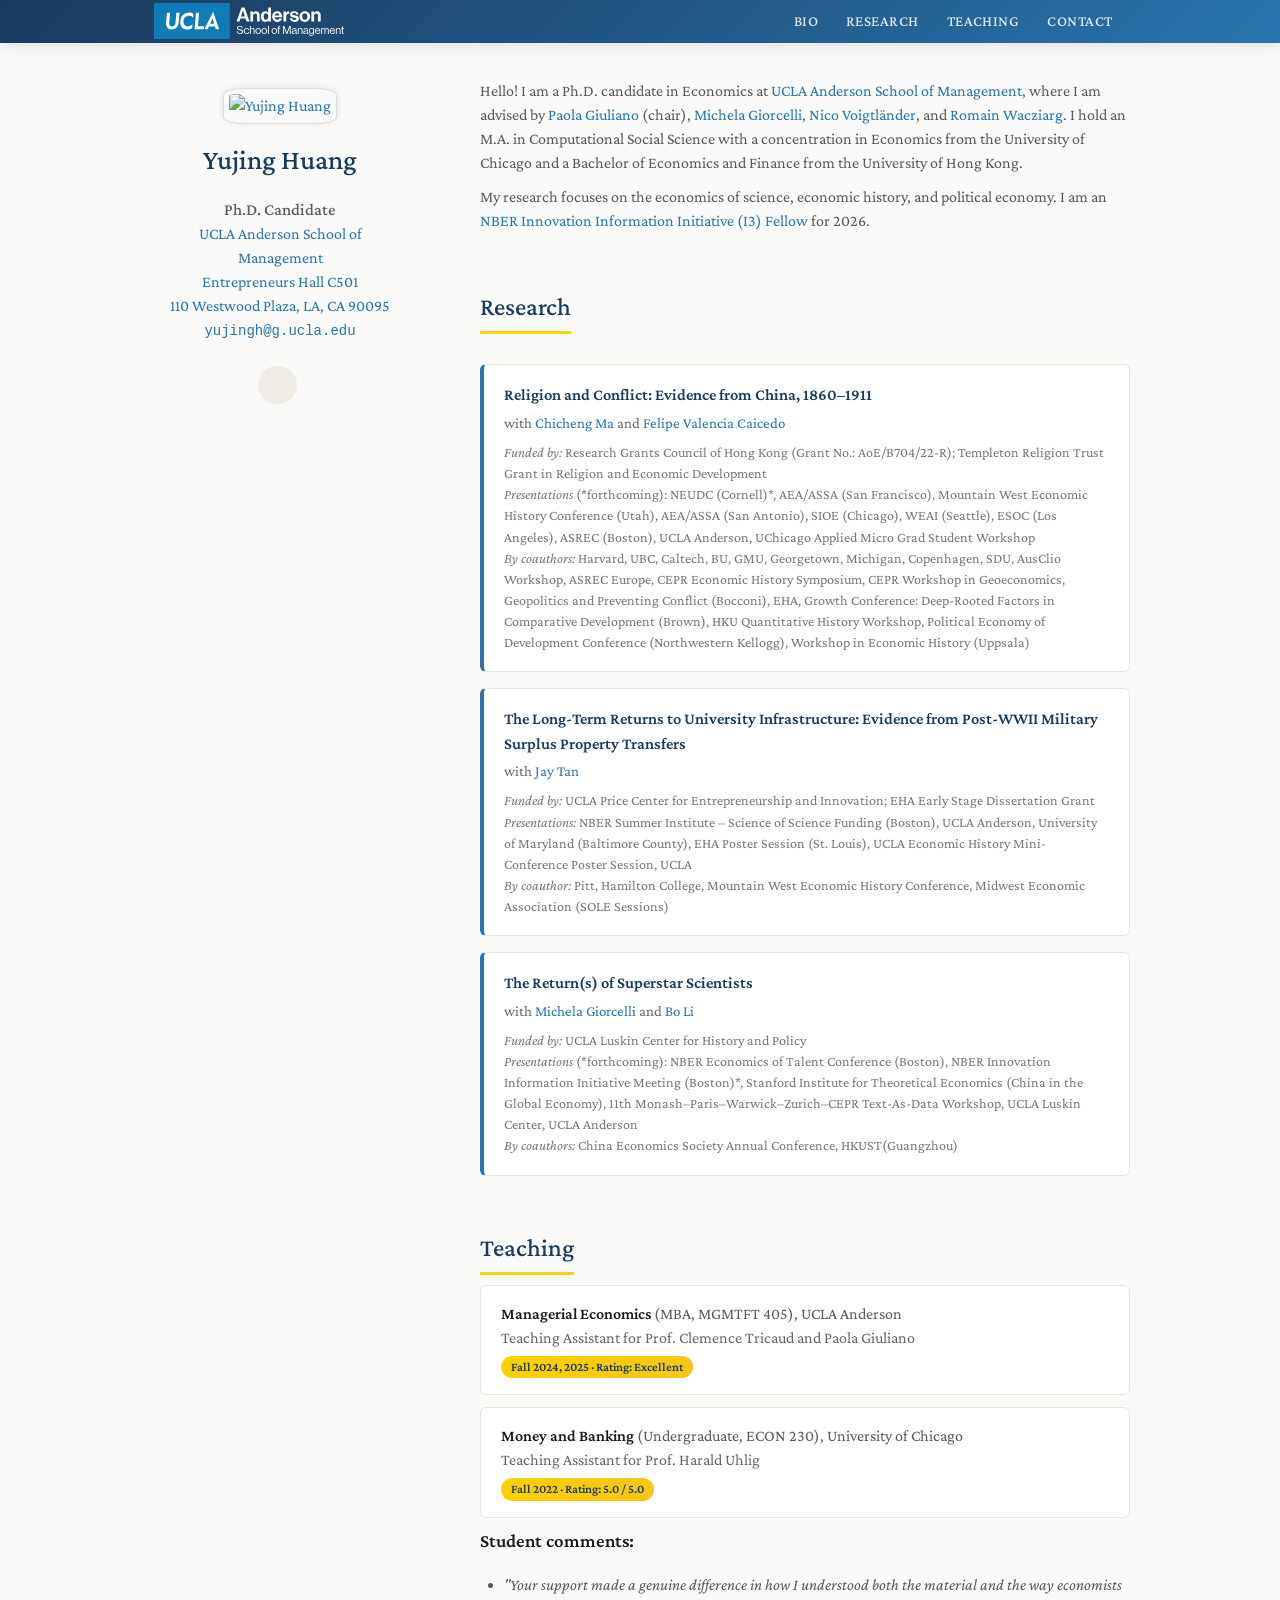
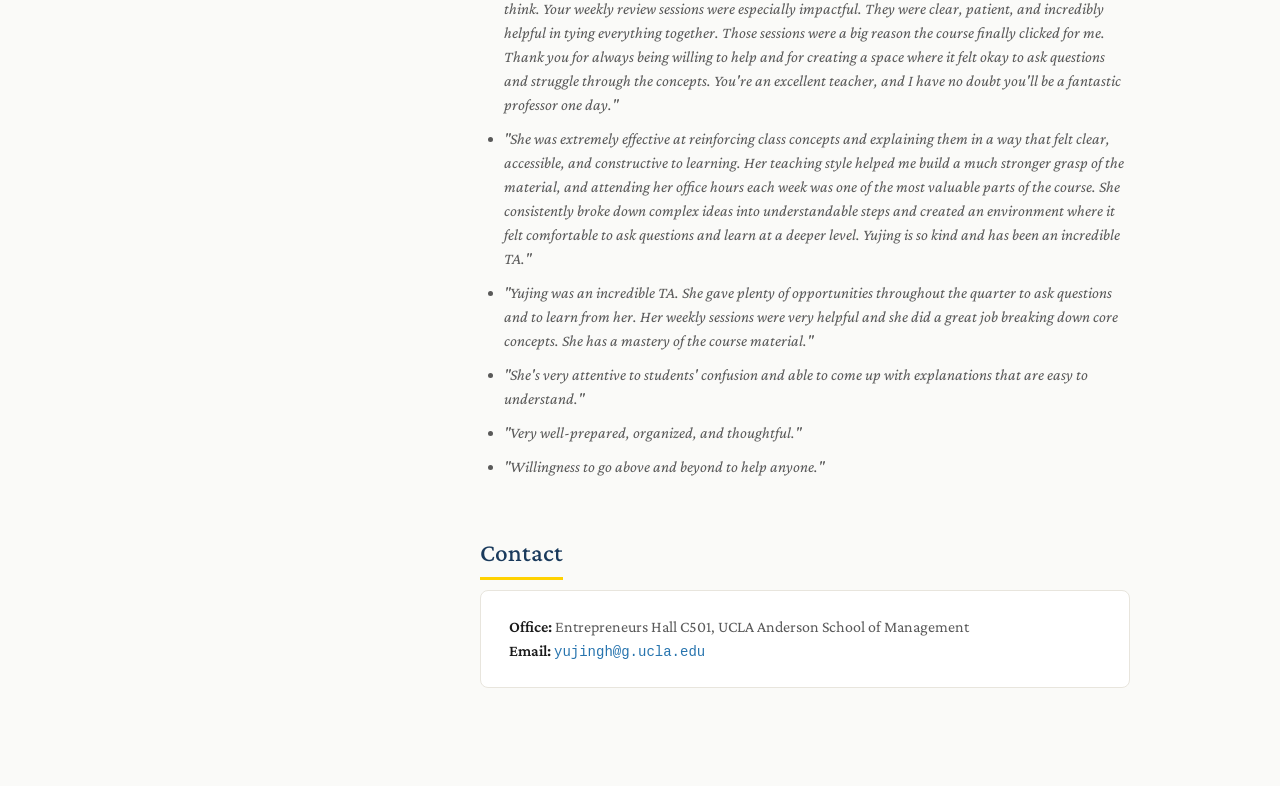
==== index.html @ 89349d21 "University card: By coauthor (singular) Co-Authored-By: Claude Sonnet 5.5 <noreply@anthropic.com>" ====
<!DOCTYPE html>
<html lang="en-US">
<head>
  <title>Yujing Huang's Homepage</title>

  <meta charset="utf-8" />
  <meta name="viewport" content="width=device-width, initial-scale=1" />
  <meta name="description" content="Yujing Huang — Economics PhD Candidate at UCLA Anderson">

  <!-- Stay indexable by search engines, but opt out of AI training/scraping -->
  <meta name="robots" content="index, follow, noai, noimageai">
  <meta name="googlebot" content="index, follow">

  <meta property="og:type" content="website">
  <meta property="og:title" content="Yujing Huang's Homepage">
  <meta property="og:description" content="Yujing Huang is a Ph.D. candidate in Economics at UCLA Anderson.">
  <meta property="og:image" content="./assets/img/photo.jpg">

  <link rel="icon" href="./assets/img/photo.jpg" type="image/jpeg" />
  <link rel="stylesheet" href="https://cdnjs.cloudflare.com/ajax/libs/academicons/1.8.6/css/academicons.min.css" integrity="sha256-uFVgMKfistnJAfoCUQigIl+JfUaP47GrRKjf6CTPVmw=" crossorigin="anonymous">
  <link rel="stylesheet" href="https://cdnjs.cloudflare.com/ajax/libs/font-awesome/6.4.2/css/all.min.css" integrity="sha512-z3gLpd7yknf1YoNbCzqRKc4qyor8gaKU1qmn+CShxbuBusANI9QpRohGBreCFkKxLhei6S9CQXFEbbKuqLg0DA==" crossorigin="anonymous" referrerpolicy="no-referrer" />
  <link rel="stylesheet" href="./style.css">

  <!-- Google Analytics — replace G-23YVK5VFKF with your Measurement ID -->
  <script async src="https://www.googletagmanager.com/gtag/js?id=G-23YVK5VFKF"></script>
  <script>
    window.dataLayer = window.dataLayer || [];
    function gtag(){dataLayer.push(arguments);}
    gtag('js', new Date());
    gtag('config', 'G-23YVK5VFKF');
  </script>

  <script type="text/javascript">
    function toggle_vis(id) {
      var e = document.getElementById(id);
      if (e.style.display == 'none')
        e.style.display = 'inline';
      else
        e.style.display = 'none';
    }
  </script>

  <script>
    function myFunction() {
      var x = document.getElementById("myLinks");
      if (x.style.display === "block") {
        x.style.display = "none";
      } else {
        x.style.display = "block";
      }
    }
  </script>
  <!--
    Copyright (c) 2026 Yujing Huang. All rights reserved.
    Unauthorized copying, reproduction, or redistribution of this website
    or any of its contents is strictly prohibited.
  -->

  <!-- Structured data for search engines (schema.org Person) -->
  <script type="application/ld+json">
  {
    "@context": "https://schema.org",
    "@type": "Person",
    "name": "Yujing Huang",
    "url": "https://yujing-huang.com",
    "image": "https://yujing-huang.com/assets/img/photo.jpg",
    "jobTitle": "Ph.D. Candidate in Economics",
    "affiliation": {
      "@type": "CollegeOrUniversity",
      "name": "UCLA Anderson School of Management"
    },
    "alumniOf": [
      { "@type": "CollegeOrUniversity", "name": "University of Chicago" },
      { "@type": "CollegeOrUniversity", "name": "University of Hong Kong" }
    ],
    "knowsAbout": ["Economics of Science", "Economic History", "Political Economy"]
  }
  </script>
</head>
<body oncontextmenu="return false;" onselectstart="return false;" ondragstart="return false;">

<script>
// Block keyboard shortcuts for viewing/copying source
document.addEventListener('keydown', function(e) {
  // Ctrl+U (view source), Ctrl+S (save), Ctrl+Shift+I (dev tools), F12
  if ((e.ctrlKey || e.metaKey) && (e.key === 'u' || e.key === 'U' || e.key === 's' || e.key === 'S')) {
    e.preventDefault();
    return false;
  }
  if ((e.ctrlKey || e.metaKey) && e.shiftKey && (e.key === 'I' || e.key === 'i' || e.key === 'J' || e.key === 'j' || e.key === 'C' || e.key === 'c')) {
    e.preventDefault();
    return false;
  }
  if (e.key === 'F12') {
    e.preventDefault();
    return false;
  }
});
</script>

  <!-- ── Top Navigation ─────────────────────────────────────────────────── -->
  <div class="topnav">
    <a href="https://www.anderson.ucla.edu/degrees/phd-program/areas-of-study/global-economics-and-management"><img width="190" src="./assets/ucla_anderson_logo_white.svg" alt="UCLA Anderson"></a>

    <div id="myLinks">
      <a class="normal right" href="#contact">Contact</a>
      <a class="normal" href="#teaching">Teaching</a>
      <a class="normal" href="#paper">Research</a>
      <a class="normal" href="#about-me">Bio</a>
    </div>

    <a href="javascript:void(0);" class="icon" onclick="myFunction()">
      <i class="fa fa-bars"></i>
    </a>
  </div>

  <!-- ── Back to Top Button ─────────────────────────────────────────────── -->
  <script src="https://unpkg.com/vanilla-back-to-top@7.2.1/dist/vanilla-back-to-top.min.js"></script>
  <script>addBackToTop({
    backgroundColor: '#fff',
    innerHTML: 'Back to Top',
    textColor: '#333'
  })</script>

  <!-- ── Main Wrapper ───────────────────────────────────────────────────── -->
  <div class="wrapper">

    <!-- ── Sidebar ────────────────────────────────────────────────────── -->
    <header>
      <a class="image avatar"><img src="./assets/img/photo.jpg" alt="Yujing Huang" /></a>

      <h1>Yujing Huang</h1>

      <position>Ph.D. Candidate</position>
      <br>

      <a href="https://www.anderson.ucla.edu/degrees/phd-program/areas-of-study/global-economics-and-management" rel="noopener" target="_blank">
        <autocolor>UCLA Anderson School of</autocolor>
      </a>
      <br>
      <a href="https://www.anderson.ucla.edu/degrees/phd-program/areas-of-study/global-economics-and-management" rel="noopener">
        <autocolor>Management</autocolor>
      </a>
      <br>

      <a href="https://www.google.com/maps/place/UCLA+Anderson+School+of+Management" rel="noopener">
        <autocolor>Entrepreneurs Hall C501</autocolor>
      </a>
      <br>
      <a href="https://www.google.com/maps/place/UCLA+Anderson+School+of+Management" rel="noopener">
        <autocolor>110 Westwood Plaza, LA, CA 90095</autocolor>
      </a>
      <br>

      <email class="js-email">yujingh (at) g.ucla.edu</email>

      <br><br>
      <div class="social-icons">
        <a style="margin: 0 5px 0 0" href="./cv.html">
          <i class="ai ai-cv" style="font-size:1.3rem;"></i>
        </a>
      </div>
      <br>
    </header>

    <!-- ── Content Section ────────────────────────────────────────────── -->
    <section>

      <h1 id="about-me"></h1>

      <p style="margin: 60px 0px 10px;">Hello! I am a Ph.D. candidate in Economics at <a href="https://www.anderson.ucla.edu/degrees/phd-program/areas-of-study/global-economics-and-management">UCLA Anderson School of Management</a>, where I am advised by <a href="https://www.anderson.ucla.edu/faculty-and-research/global-economics-and-management/faculty/giuliano">Paola Giuliano</a> (chair), <a href="http://www.giorcellimichela.com/" target="_blank" rel="noopener">Michela Giorcelli</a>, <a href="https://www.anderson.ucla.edu/faculty_pages/nico.v/" target="_blank" rel="noopener">Nico Voigtl&auml;nder</a>, and <a href="https://www.anderson.ucla.edu/faculty_pages/romain.wacziarg/" target="_blank" rel="noopener">Romain Wacziarg</a>. I hold an M.A. in Computational Social Science with a concentration in Economics from the University of Chicago and a Bachelor of Economics and Finance from the University of Hong Kong.</p>

      <p>My research focuses on the economics of science, economic history, and political economy. I am an <a href="https://i3open.org/fellows.html" target="_blank" rel="noopener">NBER Innovation Information Initiative (I3) Fellow</a> for 2026.</p>

      <!-- ── Research ──────────────────────────────────────────────────── -->
      <h2 id="paper" style="margin: 40px 0px 10px;">Research</h2>

      <div class="paper-card" style="margin-top: 20px;">
        <div class="paper-title">Religion and Conflict: Evidence from China, 1860&ndash;1911</div>
        <div class="paper-authors">with <a href="https://chichengma.weebly.com/" target="_blank" rel="noopener">Chicheng Ma</a> and <a href="https://sites.google.com/site/felipev84/Home" target="_blank" rel="noopener">Felipe Valencia Caicedo</a></div>
        <div class="paper-detail">
          <em>Funded by:</em> Research Grants Council of Hong Kong (Grant No.: AoE/B704/22-R); Templeton Religion Trust Grant in Religion and Economic Development<br>
          <em>Presentations</em> (*forthcoming): NEUDC (Cornell)*, AEA/ASSA (San Francisco), Mountain West Economic History Conference (Utah), AEA/ASSA (San Antonio), SIOE (Chicago), WEAI (Seattle), ESOC (Los Angeles), ASREC (Boston), UCLA Anderson, UChicago Applied Micro Grad Student Workshop<br>
          <em>By coauthors:</em> Harvard, UBC, Caltech, BU, GMU, Georgetown, Michigan, Copenhagen, SDU, AusClio Workshop, ASREC Europe, CEPR Economic History Symposium, CEPR Workshop in Geoeconomics, Geopolitics and Preventing Conflict (Bocconi), EHA, Growth Conference: Deep-Rooted Factors in Comparative Development (Brown), HKU Quantitative History Workshop, Political Economy of Development Conference (Northwestern Kellogg), Workshop in Economic History (Uppsala)
        </div>
      </div>

      <div class="paper-card">
        <div class="paper-title">The Long-Term Returns to University Infrastructure: Evidence from Post-WWII Military Surplus Property Transfers</div>
        <div class="paper-authors">with <a href="https://www.jaytanjianqi.net/" target="_blank" rel="noopener">Jay Tan</a></div>
        <div class="paper-detail">
          <em>Funded by:</em> UCLA Price Center for Entrepreneurship and Innovation; EHA Early Stage Dissertation Grant<br>
          <em>Presentations:</em> NBER Summer Institute &ndash; Science of Science Funding (Boston), UCLA Anderson, University of Maryland (Baltimore County), EHA Poster Session (St. Louis), UCLA Economic History Mini-Conference Poster Session, UCLA<br>
          <em>By coauthor:</em> Pitt, Hamilton College, Mountain West Economic History Conference, Midwest Economic Association (SOLE Sessions)
        </div>
      </div>

      <div class="paper-card">
        <div class="paper-title">The Return(s) of Superstar Scientists</div>
        <div class="paper-authors">with <a href="http://www.giorcellimichela.com/" target="_blank" rel="noopener">Michela Giorcelli</a> and <a href="https://www.profboli.com/" target="_blank" rel="noopener">Bo Li</a></div>
        <div class="paper-detail">
          <em>Funded by:</em> UCLA Luskin Center for History and Policy<br>
          <em>Presentations</em> (*forthcoming): NBER Economics of Talent Conference (Boston), NBER Innovation Information Initiative Meeting (Boston)*, Stanford Institute for Theoretical Economics (China in the Global Economy), 11th Monash&ndash;Paris&ndash;Warwick&ndash;Zurich&ndash;CEPR Text-As-Data Workshop, UCLA Luskin Center, UCLA Anderson<br>
          <em>By coauthors:</em> China Economics Society Annual Conference, HKUST(Guangzhou)
        </div>
      </div>

      <!-- ── Teaching ──────────────────────────────────────────────────── -->
      <h2 id="teaching" style="margin: 40px 0px 10px;">Teaching</h2>

      <div class="teach-card">
        <strong>Managerial Economics</strong> (MBA, MGMTFT 405), UCLA Anderson<br>
        <span style="color: #666;">Teaching Assistant for Prof. Clemence Tricaud and Paola Giuliano</span><br>
        <span class="teach-rating">Fall 2024, 2025 &middot; Rating: Excellent</span>
      </div>

      <div class="teach-card">
        <strong>Money and Banking</strong> (Undergraduate, ECON 230), University of Chicago<br>
        <span style="color: #666;">Teaching Assistant for Prof. Harald Uhlig</span><br>
        <span class="teach-rating">Fall 2022 &middot; Rating: 5.0 / 5.0</span>
      </div>

      <h3><strong>Student comments:</strong></h3>
      <ul>
        <li><em>"Your support made a genuine difference in how I understood both the material and the way economists think. Your weekly review sessions were especially impactful. They were clear, patient, and incredibly helpful in tying everything together. Those sessions were a big reason the course finally clicked for me. Thank you for always being willing to help and for creating a space where it felt okay to ask questions and struggle through the concepts. You're an excellent teacher, and I have no doubt you'll be a fantastic professor one day."</em></li>
        <li><em>"She was extremely effective at reinforcing class concepts and explaining them in a way that felt clear, accessible, and constructive to learning. Her teaching style helped me build a much stronger grasp of the material, and attending her office hours each week was one of the most valuable parts of the course. She consistently broke down complex ideas into understandable steps and created an environment where it felt comfortable to ask questions and learn at a deeper level. Yujing is so kind and has been an incredible TA."</em></li>
        <li><em>"Yujing was an incredible TA. She gave plenty of opportunities throughout the quarter to ask questions and to learn from her. Her weekly sessions were very helpful and she did a great job breaking down core concepts. She has a mastery of the course material."</em></li>
        <li><em>"She's very attentive to students' confusion and able to come up with explanations that are easy to understand."</em></li>
        <li><em>"Very well-prepared, organized, and thoughtful."</em></li>
        <li><em>"Willingness to go above and beyond to help anyone."</em></li>
      </ul>

      <!-- ── Contact ───────────────────────────────────────────────────── -->
      <h2 id="contact" style="margin: 40px 0px 10px;">Contact</h2>

      <div class="contact-box">
        <strong>Office:</strong> Entrepreneurs Hall C501, UCLA Anderson School of Management
        <br>
        <strong>Email:</strong> <email class="js-email">yujingh (at) g.ucla.edu</email>
      </div>

      <br><br>
    </section>

    <footer>
      <div style="font: 12px/1.2 'Source Serif 4', serif">
        <p><small></small></p>
      </div>
      <br><br>
    </footer>
  </div>

  <!-- Email obfuscation: assemble the address in JS so it never appears
       in the static HTML source. Human visitors get a clickable mailto;
       plain-text scrapers that don't run JS see only "yujingh (at) ...". -->
  <script>
    (function () {
      var user = 'yujingh';
      var domain = 'g.ucla' + '.edu';
      var addr = user + '@' + domain;
      var nodes = document.querySelectorAll('.js-email');
      for (var i = 0; i < nodes.length; i++) {
        var a = document.createElement('a');
        a.href = 'mailto:' + addr;
        a.textContent = addr;
        a.className = 'email-link';
        nodes[i].textContent = '';
        nodes[i].appendChild(a);
      }
    })();
  </script>

  <!-- ── Google Analytics: engagement events ─────────────────────────────
       High-signal job-market actions. Page views + engagement time are
       already captured by the base gtag config in <head>; this adds:
         cv_open     — visitor clicked the CV icon
         email_click — visitor clicked the (JS-injected) mailto link
         paper_view  — a paper card scrolled into view, tagged with its title
                       (papers aren't clickable PDFs, so "scrolled into view"
                        is the available proxy for which paper drew interest) -->
  <script>
    (function () {
      if (typeof gtag !== 'function') return;

      // Clicks — delegation catches the mailto link injected after load.
      document.addEventListener('click', function (e) {
        var a = (e.target && e.target.closest) ? e.target.closest('a') : null;
        if (!a) return;
        var href = a.getAttribute('href') || '';
        if (href.indexOf('cv.html') !== -1) {
          gtag('event', 'cv_open', { link_location: 'sidebar' });
        } else if (href.indexOf('mailto:') === 0 ||
                   (a.className || '').indexOf('email-link') !== -1) {
          gtag('event', 'email_click');
        }
      });

      // Paper reads — fire once per card, tagged with the paper title.
      if ('IntersectionObserver' in window) {
        var obs = new IntersectionObserver(function (entries) {
          entries.forEach(function (entry) {
            if (entry.isIntersecting && !entry.target.dataset.seen) {
              entry.target.dataset.seen = '1';
              var t = entry.target.querySelector('.paper-title');
              gtag('event', 'paper_view', {
                paper_title: t ? t.textContent.trim().slice(0, 100) : 'unknown'
              });
            }
          });
        }, { threshold: 0.5 });
        document.querySelectorAll('.paper-card').forEach(function (card) {
          obs.observe(card);
        });
      }
    })();
  </script>

</body>
</html>
---- style.css ----
/* ── Fonts ─────────────────────────────────────────────────────────────────── */
@import url("https://fonts.googleapis.com/css2?family=Crimson+Pro:ital,wght@0,400;0,500;0,600;1,500;1,600&display=swap");
@import url("https://fonts.googleapis.com/css2?family=Ubuntu+Mono&display=swap");

/* ── Reset & Base ─────────────────────────────────────────────────────────── */
*, *::before, *::after { box-sizing: border-box; }
body { -webkit-user-select: none; -moz-user-select: none; -ms-user-select: none; user-select: none; }

html {
  scroll-behavior: smooth;
  scroll-padding-top: 60px;
  -webkit-text-size-adjust: 100%;
  text-size-adjust: 100%;
}

body {
  background-color: #fafaf8;
  padding: 0;
  font: 16px/1.5 "Crimson Pro", serif;
  color: #595959;
  font-weight: 400;
  margin: 0;
}

a { color: #2774AE; text-decoration: none; transition: color 0.2s; }
a:hover { color: #FFD100; }

h1, h2, h3, h4, h5, h6 { color: #1a3a5c; margin: 0 0 20px; }
h1 { font-weight: 500; font-size: 28px; }
h2 { font-weight: 500; font-size: 157%; margin: 2px 0 15px; }
h3, h4, h5, h6 { font-weight: 600; }
h1, h2, h3 { line-height: 1.2; }

p, ul, ol, table, pre, dl { margin: 0 0 18px; }
strong { color: #1a1a1a; font-weight: 600; }
small { font-size: 11px; }
img { max-width: 100%; }

email {
  font-size: 14px;
  font-family: "Ubuntu Mono", monospace;
}

autocolor { color: #2774AE; }

/* ── Top Navigation ───────────────────────────────────────────────────────── */
.topnav {
  background: linear-gradient(135deg, #1a3a5c 0%, #2774AE 100%);
  overflow: hidden;
  position: fixed;
  z-index: 999;
  width: 100%;
  box-shadow: 0 2px 12px rgba(0, 0, 0, 0.12);
}

.topnav #myLinks { display: inline; }
.topnav a.icon { display: none; }

.topnav img {
  margin-bottom: -16.5pt;
  margin-top: -12.5pt;
  margin-left: 30%;
}

.topnav a.normal {
  float: right;
  color: rgba(255, 255, 255, 0.85);
  text-align: center;
  padding: 10px 14px;
  text-decoration: none;
  font-size: 15px;
  font-family: "Crimson Pro", serif;
  font-weight: 500;
  letter-spacing: 0.03em;
  text-transform: uppercase;
  transition: all 0.25s;
}

.topnav a.normal:hover {
  background-color: rgba(255, 209, 0, 0.15);
  color: #FFD100;
}

.topnav a.right { margin-right: 30%; }

/* ── Wrapper / Layout ─────────────────────────────────────────────────────── */
.wrapper {
  width: 980px;
  margin: 0 auto;
}

/* ── Sidebar Header ───────────────────────────────────────────────────────── */
header {
  width: 260px;
  float: left;
  position: fixed;
  -webkit-font-smoothing: subpixel-antialiased;
  padding-top: 5.5em;
  text-align: center;
}

/* ── Avatar ───────────────────────────────────────────────────────────────── */
.image.avatar { border-radius: 100%; margin: 0 0 1.2em 0; width: 15em; display: inline-block; }

.image.avatar img {
  border-radius: 20%;
  width: 100%;
  padding: 5px;
  border: 1px solid #ddd;
  box-shadow: 0 -1px 5px 1px rgba(200, 200, 200, 0.3);
}

/* ── Social Icons ─────────────────────────────────────────────────────────── */
.social-icons a {
  display: inline-flex;
  align-items: center;
  justify-content: center;
  height: 2.4rem;
  width: 2.4rem;
  background-color: #f0ede6;
  color: #1a3a5c !important;
  border-radius: 50%;
  font-size: 1.1rem;
  margin-right: 0.6rem;
  transition: all 0.25s;
}
.social-icons a:last-child { margin-right: 0; }
.social-icons a:hover {
  background-color: #2774AE;
  color: #fff !important;
  transform: translateY(-2px);
  box-shadow: 0 4px 12px rgba(39, 116, 174, 0.3);
}

/* ── Position / Affiliation ───────────────────────────────────────────────── */
position {
  font-size: 1.05rem;
  font-family: "Crimson Pro", serif;
  color: #5a5a5a;
  font-weight: 500;
}

/* ── Content Section ──────────────────────────────────────────────────────── */
section {
  width: 650px;
  float: right;
  padding-top: 1.2em;
  padding-bottom: 50px;
}

/* ── Section headings with gold accent ────────────────────────────────────── */
section h2 {
  padding-bottom: 10px;
  border-bottom: 3px solid #FFD100;
  display: inline-block;
}

section ul { list-style: disc; margin-left: 24px; padding-left: 0; }

section ul li {
  margin-bottom: 10px;
}

/* ── Paper cards ──────────────────────────────────────────────────────────── */
.paper-card {
  background: #fff;
  border: 1px solid #e8e5dd;
  border-left: 4px solid #2774AE;
  border-radius: 6px;
  padding: 18px 20px;
  margin-bottom: 16px;
  transition: box-shadow 0.25s, transform 0.25s;
  list-style: none;
}

.paper-card::before { display: none; }

.paper-card:hover {
  box-shadow: 0 4px 16px rgba(0, 0, 0, 0.07);
  transform: translateY(-1px);
}

.paper-title {
  font-family: "Crimson Pro", serif;
  font-weight: 600;
  font-size: 1.02rem;
  color: #1a3a5c;
}

.paper-title a { color: #1a3a5c; }
.paper-title a:hover { color: #2774AE; }

.paper-authors {
  color: #666;
  font-size: 0.93rem;
  margin-top: 4px;
}

.paper-detail {
  color: #777;
  font-size: 0.88rem;
  margin-top: 8px;
  line-height: 1.5;
}

/* ── News items ───────────────────────────────────────────────────────────── */
.news-item {
  padding-left: 16px;
  position: relative;
  margin-bottom: 10px;
}

.news-item::before {
  content: "";
  position: absolute;
  left: 0;
  top: 10px;
  width: 6px;
  height: 6px;
  background: #FFD100;
  border-radius: 50%;
}

.news-date {
  font-family: "Crimson Pro", serif;
  font-weight: 600;
  font-size: 0.85rem;
  color: #2774AE;
}

/* ── Teaching cards ───────────────────────────────────────────────────────── */
.teach-card {
  background: #fff;
  border: 1px solid #e8e5dd;
  border-radius: 6px;
  padding: 16px 20px;
  margin-bottom: 12px;
  list-style: none;
  transition: box-shadow 0.25s;
}

.teach-card::before { display: none; }

.teach-card:hover {
  box-shadow: 0 3px 12px rgba(0, 0, 0, 0.06);
}

.teach-rating {
  display: inline-block;
  background: linear-gradient(135deg, #FFD100, #f5c518);
  color: #1a3a5c;
  font-family: "Crimson Pro", serif;
  font-weight: 600;
  font-size: 0.78rem;
  padding: 2px 10px;
  border-radius: 12px;
  margin-top: 6px;
}

/* ── Contact section ──────────────────────────────────────────────────────── */
.contact-box {
  background: #fff;
  border: 1px solid #e8e5dd;
  border-radius: 8px;
  padding: 24px 28px;
  display: block;
  max-width: 100%;
  word-wrap: break-word;
}

/* ── Back to Top ──────────────────────────────────────────────────────────── */
#back-to-top {
  border: 1px solid #d0cdc5;
  border-radius: 4px;
  font-size: 13px;
  font-family: "Crimson Pro", serif;
  width: 100px;
  text-align: center;
  line-height: 30px;
  height: 30px;
  transition: all 0.25s;
}

#back-to-top:hover {
  border-color: #2774AE;
  color: #2774AE !important;
}

/* ── Footer ───────────────────────────────────────────────────────────────── */
footer {
  width: 260px;
  float: left;
  position: fixed;
  bottom: 30px;
  -webkit-font-smoothing: subpixel-antialiased;
  text-align: center;
}

footer p { font: 12px/1.2 "Crimson Pro", serif; color: #999; }

/* ── Responsive ───────────────────────────────────────────────────────────── */
@media print, screen and (max-width: 980px) {
  div.wrapper { width: auto; margin: 0; padding: 0 20px; }
  header, section, footer { float: none; position: static; width: auto; }
  header { padding-top: 80px; }
  section { border-top: 1px solid #e8e5dd; padding: 20px 0; margin: 0 0 20px; }
  .image.avatar img { border-radius: 50%; width: 140px; }

  /* collapse the desktop-only top gap so content starts cleanly on phones */
  section h1#about-me { margin: 0; }
  section > p:first-of-type { margin-top: 24px !important; }

  .topnav img { margin-left: 3%; }
  .topnav a.right { margin-right: 3%; }
  .topnav a.normal { padding: 10px 5px; }
}

@media print, screen and (max-width: 960px) {
  body { word-wrap: break-word; padding: 0; }

  /* Flex-centered bar: logo and hamburger vertically centered and never
     clipped; menu is an absolute dropdown below the bar. Replaces the
     desktop negative-margin logo trick, which clipped on mobile. */
  .topnav {
    display: flex;
    align-items: center;
    min-height: 52px;
    overflow: visible;
    padding: 8px 16px;
  }
  .topnav img {
    height: 30px;
    width: auto;
    margin: 0 !important;
  }

  .topnav a.icon {
    color: white;
    display: flex;
    align-items: center;
    position: absolute;
    right: 16px;
    top: 0;
    height: 100%;
    margin: 0;
    padding: 0 6px;
    font-size: 22px;
  }

  .topnav #myLinks {
    display: none;
    position: absolute;
    top: 100%;
    left: 0;
    width: 100%;
    background: #1a3a5c;
    box-shadow: 0 6px 14px rgba(0, 0, 0, 0.18);
  }

  .topnav a.normal,
  .topnav a.right {
    color: white;
    float: none;
    padding: 15px 20px;
    font-size: 16px;
    display: block;
    text-transform: none;
    margin-right: 0;
    border-top: 1px solid rgba(255, 255, 255, 0.15);
  }

  .topnav a.normal:active,
  .topnav a.right:active {
    background-color: rgba(255, 209, 0, 0.15);
  }
}

@media print, screen and (max-width: 480px) {
  .topnav #myLinks { display: none; }
  .image.avatar img { border-radius: 50%; width: 180px; padding: 3px; }
}

@media print, screen and (max-width: 1200px) and (min-width: 1001px) {
  .topnav img { margin-left: 6%; }
  .topnav a.right { margin-right: 6%; }
}

@media print, screen and (max-width: 1400px) and (min-width: 1201px) {
  .topnav img { margin-left: 12%; }
  .topnav a.right { margin-right: 12%; }
}

@media print, screen and (max-width: 1600px) and (min-width: 1401px) {
  .topnav img { margin-left: 16%; }
  .topnav a.right { margin-right: 16%; }
}

@media print, screen and (max-width: 1800px) and (min-width: 1601px) {
  .topnav img { margin-left: 19%; }
  .topnav a.right { margin-right: 19%; }
}

@media print, screen and (max-width: 2000px) and (min-width: 1801px) {
  .topnav img { margin-left: 22%; }
  .topnav a.right { margin-right: 22%; }
}
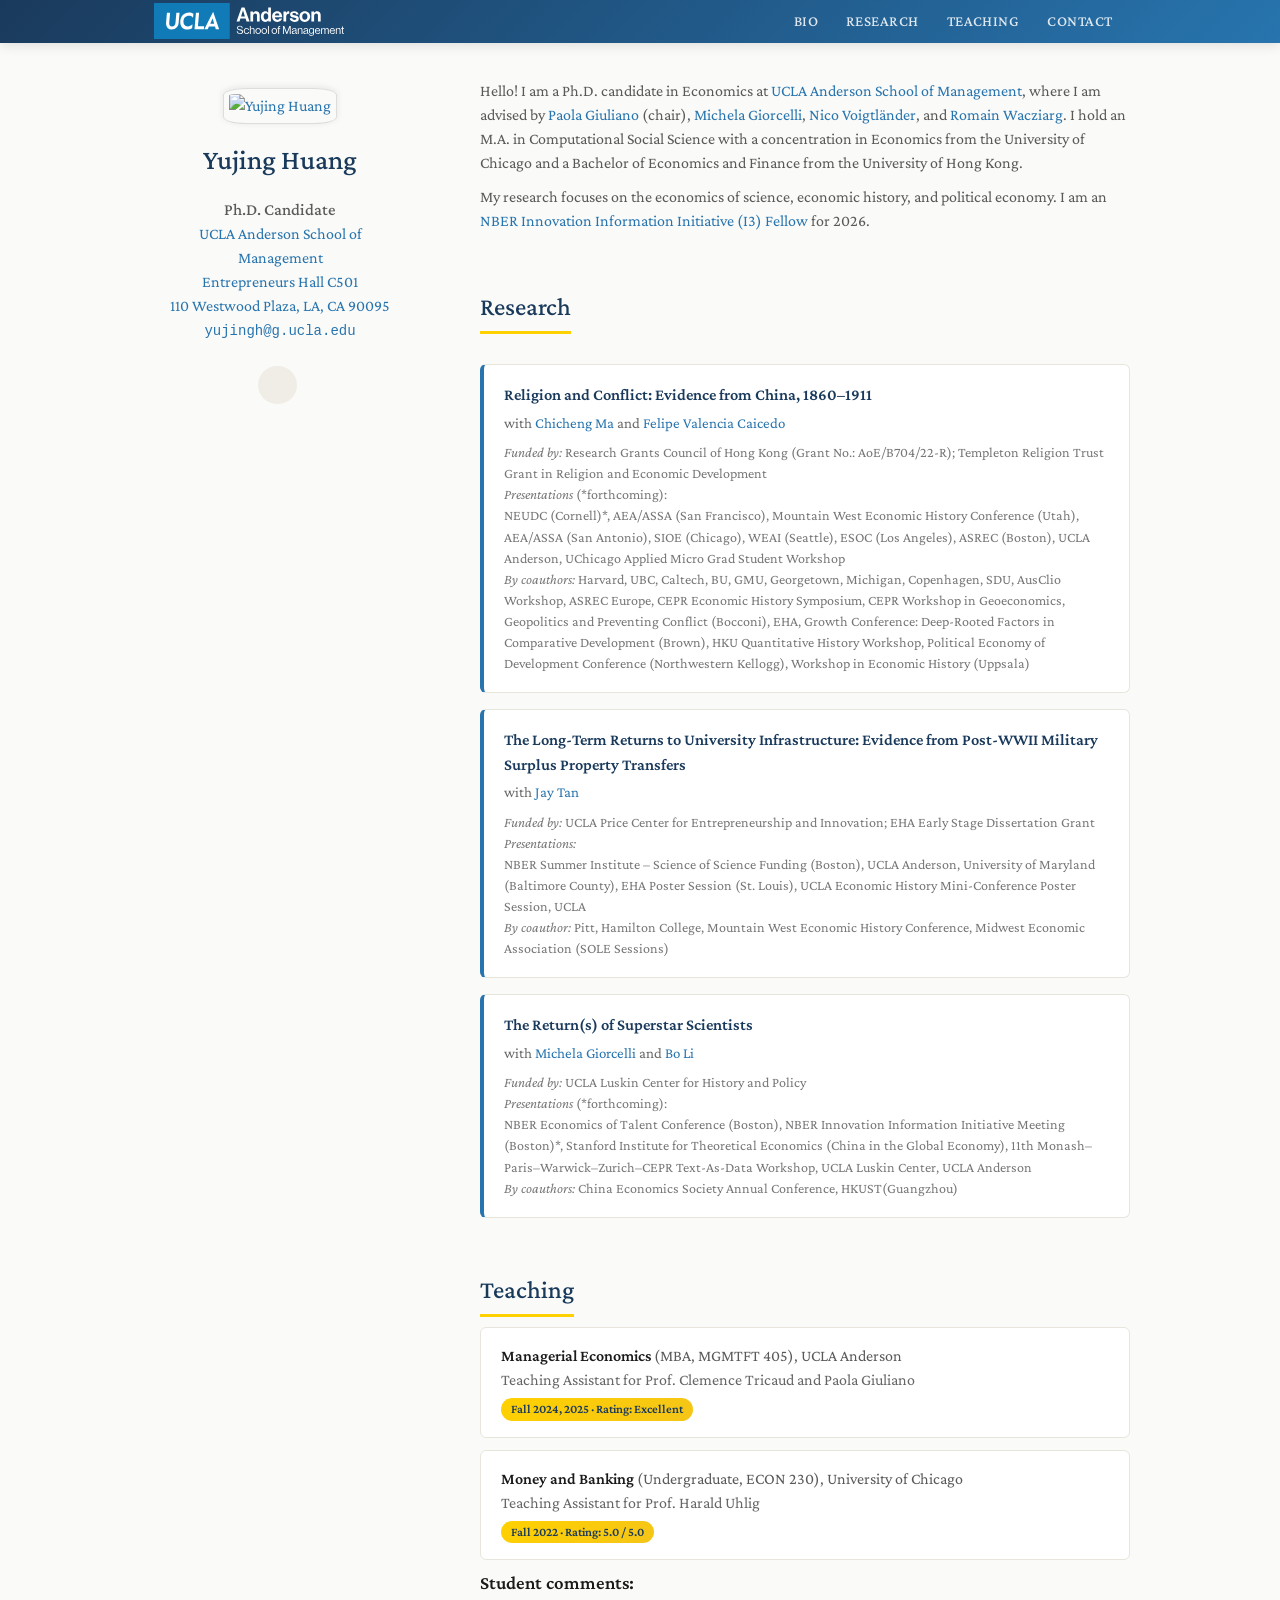
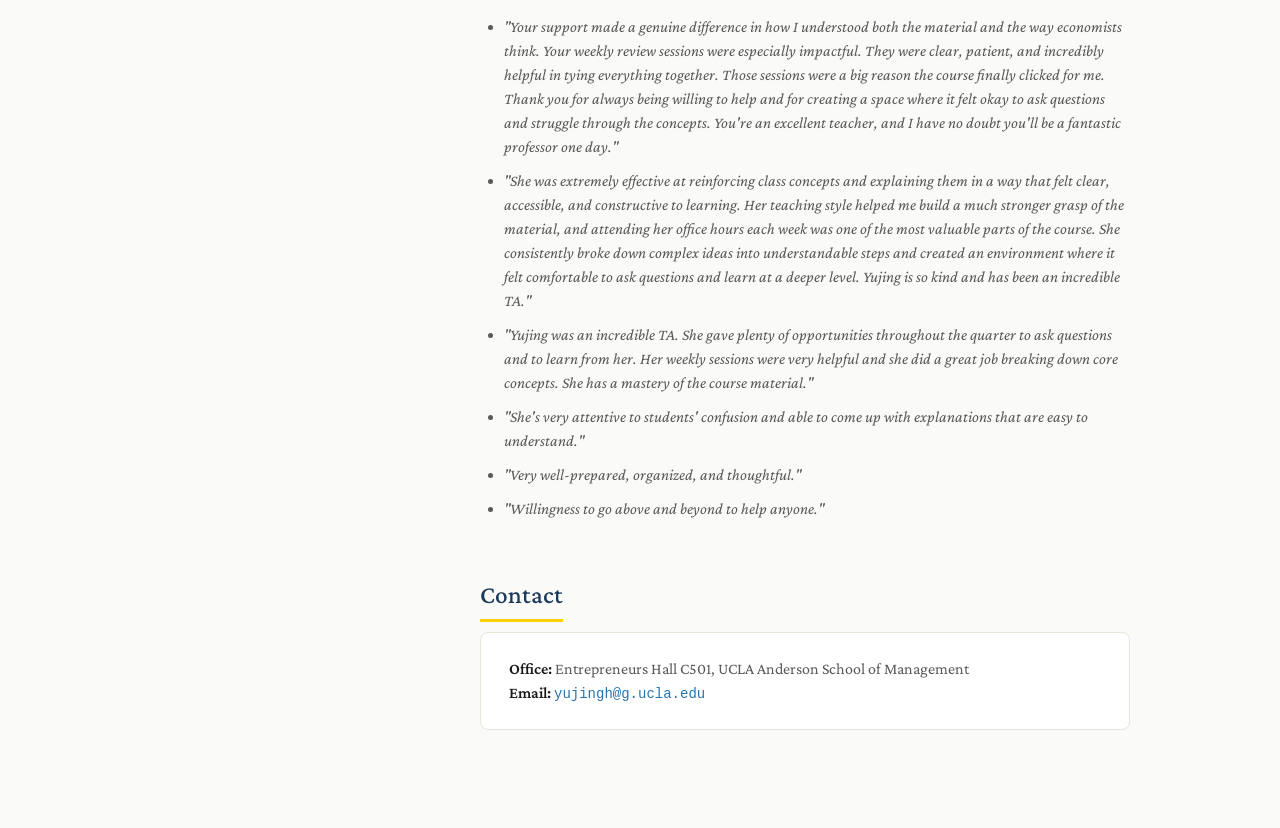
==== commit 2997f4a4: "Presentations list on its own line" ====
--- a/index.html
+++ b/index.html
@@ -180,7 +180,8 @@
         <div class="paper-authors">with <a href="https://chichengma.weebly.com/" target="_blank" rel="noopener">Chicheng Ma</a> and <a href="https://sites.google.com/site/felipev84/Home" target="_blank" rel="noopener">Felipe Valencia Caicedo</a></div>
         <div class="paper-detail">
           <em>Funded by:</em> Research Grants Council of Hong Kong (Grant No.: AoE/B704/22-R); Templeton Religion Trust Grant in Religion and Economic Development<br>
-          <em>Presentations</em> (*forthcoming): NEUDC (Cornell)*, AEA/ASSA (San Francisco), Mountain West Economic History Conference (Utah), AEA/ASSA (San Antonio), SIOE (Chicago), WEAI (Seattle), ESOC (Los Angeles), ASREC (Boston), UCLA Anderson, UChicago Applied Micro Grad Student Workshop<br>
+          <em>Presentations</em> (*forthcoming):<br>
+          NEUDC (Cornell)*, AEA/ASSA (San Francisco), Mountain West Economic History Conference (Utah), AEA/ASSA (San Antonio), SIOE (Chicago), WEAI (Seattle), ESOC (Los Angeles), ASREC (Boston), UCLA Anderson, UChicago Applied Micro Grad Student Workshop<br>
           <em>By coauthors:</em> Harvard, UBC, Caltech, BU, GMU, Georgetown, Michigan, Copenhagen, SDU, AusClio Workshop, ASREC Europe, CEPR Economic History Symposium, CEPR Workshop in Geoeconomics, Geopolitics and Preventing Conflict (Bocconi), EHA, Growth Conference: Deep-Rooted Factors in Comparative Development (Brown), HKU Quantitative History Workshop, Political Economy of Development Conference (Northwestern Kellogg), Workshop in Economic History (Uppsala)
         </div>
       </div>
@@ -190,7 +191,8 @@
         <div class="paper-authors">with <a href="https://www.jaytanjianqi.net/" target="_blank" rel="noopener">Jay Tan</a></div>
         <div class="paper-detail">
           <em>Funded by:</em> UCLA Price Center for Entrepreneurship and Innovation; EHA Early Stage Dissertation Grant<br>
-          <em>Presentations:</em> NBER Summer Institute &ndash; Science of Science Funding (Boston), UCLA Anderson, University of Maryland (Baltimore County), EHA Poster Session (St. Louis), UCLA Economic History Mini-Conference Poster Session, UCLA<br>
+          <em>Presentations:</em><br>
+          NBER Summer Institute &ndash; Science of Science Funding (Boston), UCLA Anderson, University of Maryland (Baltimore County), EHA Poster Session (St. Louis), UCLA Economic History Mini-Conference Poster Session, UCLA<br>
           <em>By coauthor:</em> Pitt, Hamilton College, Mountain West Economic History Conference, Midwest Economic Association (SOLE Sessions)
         </div>
       </div>
@@ -200,7 +202,8 @@
         <div class="paper-authors">with <a href="http://www.giorcellimichela.com/" target="_blank" rel="noopener">Michela Giorcelli</a> and <a href="https://www.profboli.com/" target="_blank" rel="noopener">Bo Li</a></div>
         <div class="paper-detail">
           <em>Funded by:</em> UCLA Luskin Center for History and Policy<br>
-          <em>Presentations</em> (*forthcoming): NBER Economics of Talent Conference (Boston), NBER Innovation Information Initiative Meeting (Boston)*, Stanford Institute for Theoretical Economics (China in the Global Economy), 11th Monash&ndash;Paris&ndash;Warwick&ndash;Zurich&ndash;CEPR Text-As-Data Workshop, UCLA Luskin Center, UCLA Anderson<br>
+          <em>Presentations</em> (*forthcoming):<br>
+          NBER Economics of Talent Conference (Boston), NBER Innovation Information Initiative Meeting (Boston)*, Stanford Institute for Theoretical Economics (China in the Global Economy), 11th Monash&ndash;Paris&ndash;Warwick&ndash;Zurich&ndash;CEPR Text-As-Data Workshop, UCLA Luskin Center, UCLA Anderson<br>
           <em>By coauthors:</em> China Economics Society Annual Conference, HKUST(Guangzhou)
         </div>
       </div>
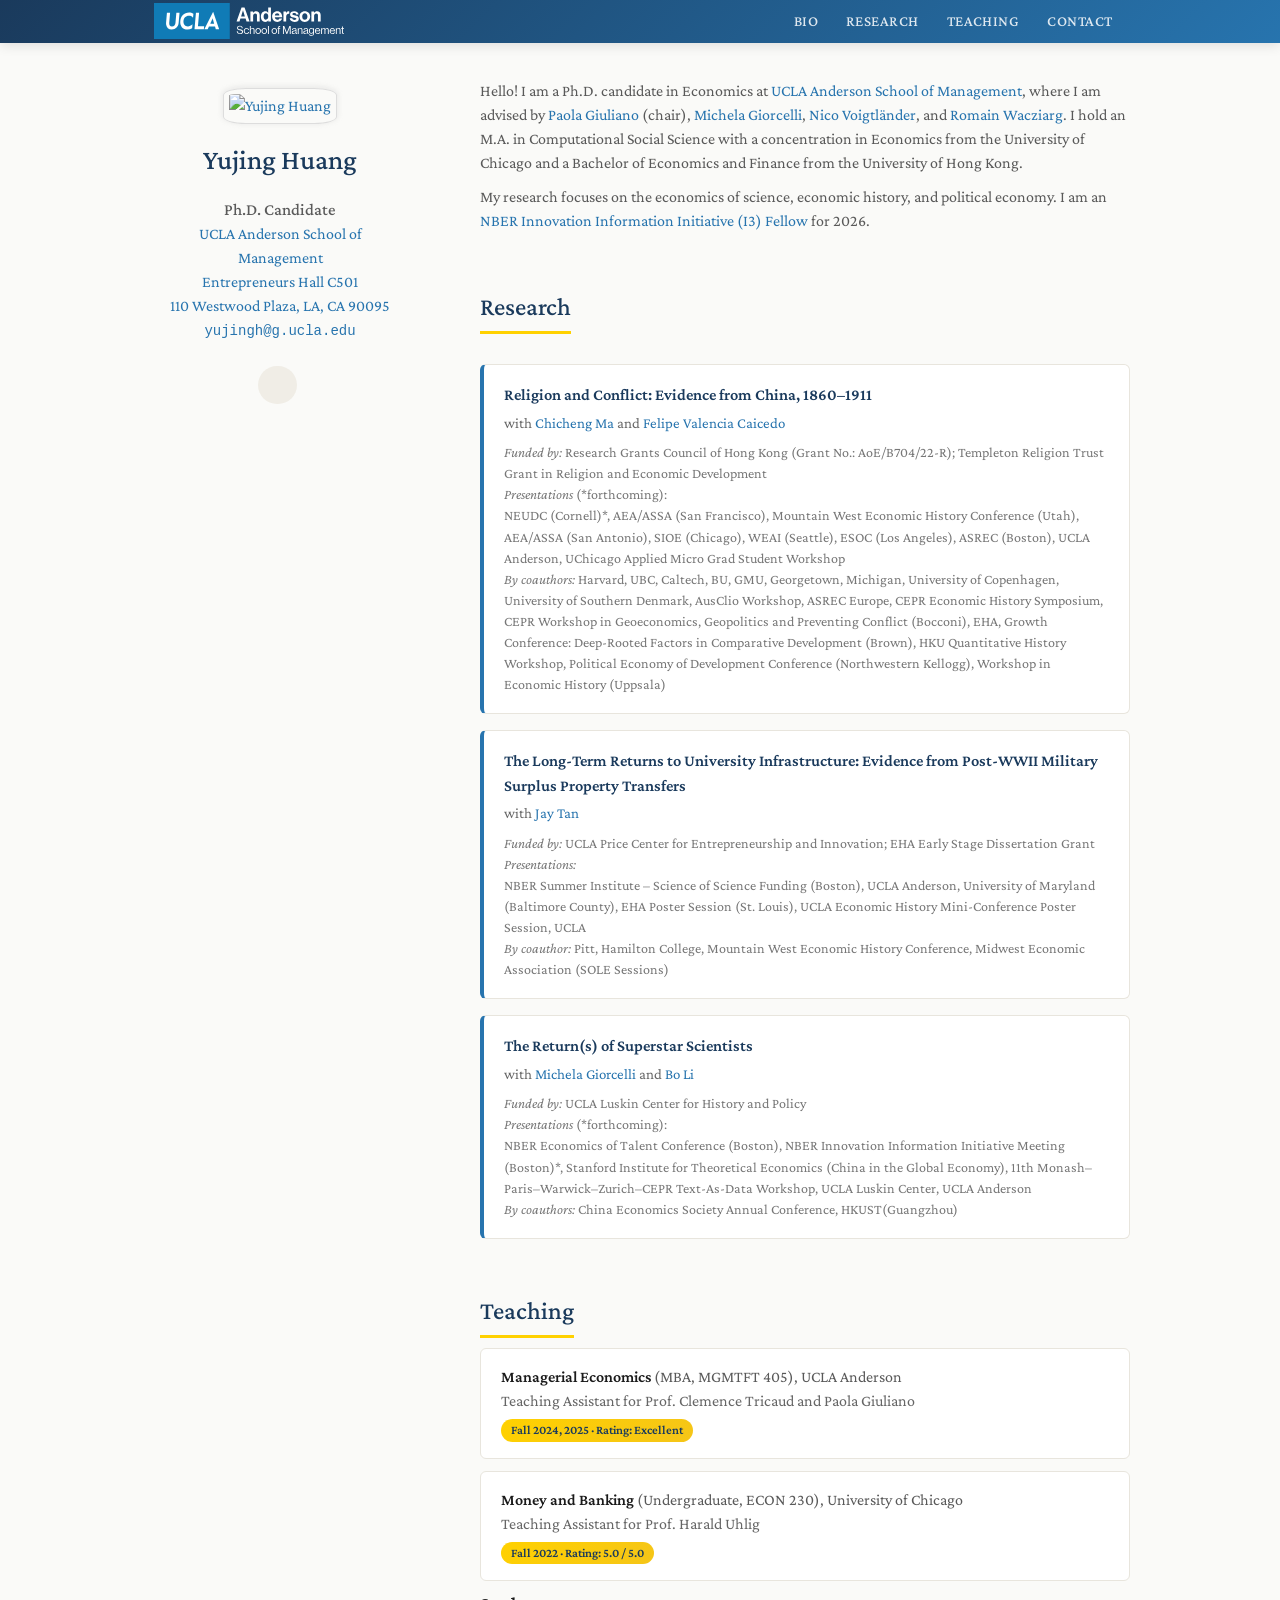
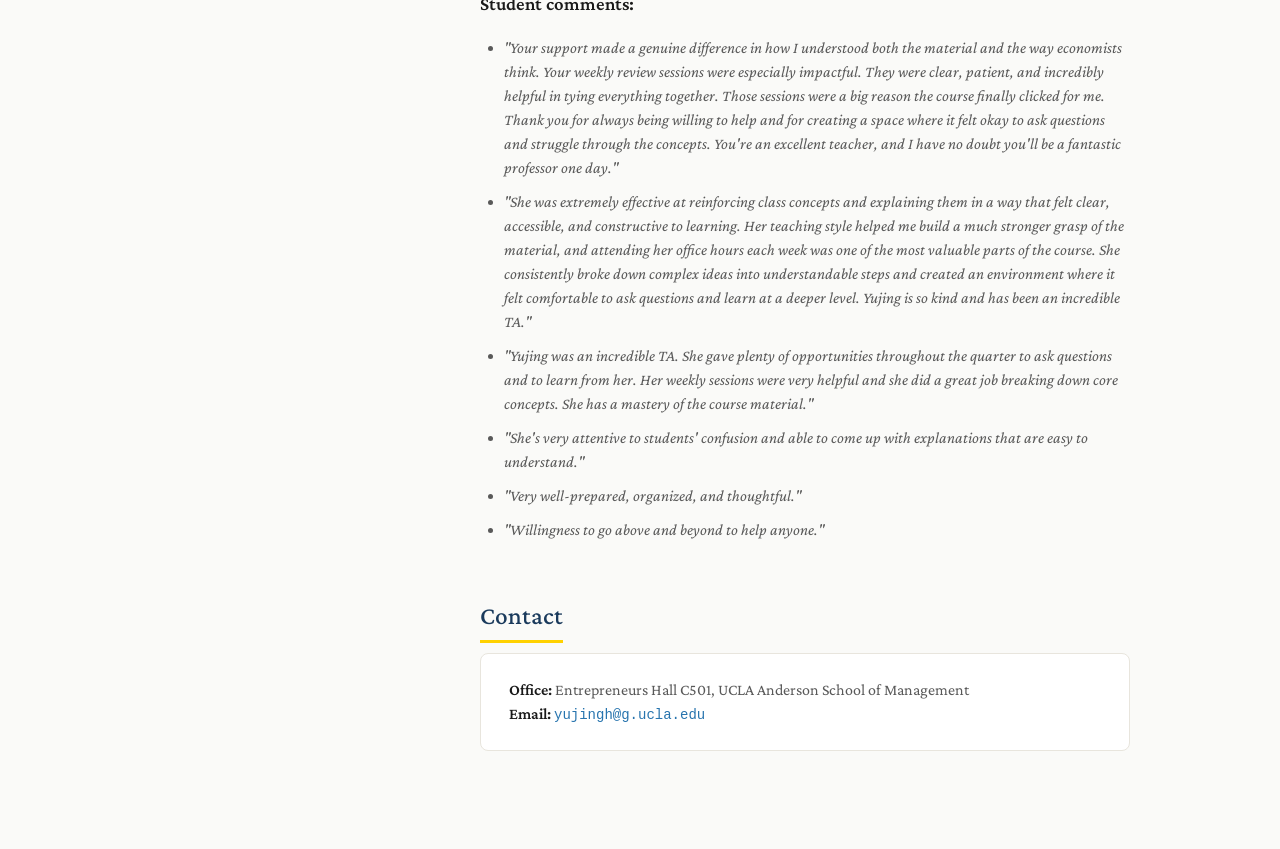
==== commit 0864fe66: "Full names for Copenhagen and Southern Denmark" ====
--- a/index.html
+++ b/index.html
@@ -182,7 +182,7 @@
           <em>Funded by:</em> Research Grants Council of Hong Kong (Grant No.: AoE/B704/22-R); Templeton Religion Trust Grant in Religion and Economic Development<br>
           <em>Presentations</em> (*forthcoming):<br>
           NEUDC (Cornell)*, AEA/ASSA (San Francisco), Mountain West Economic History Conference (Utah), AEA/ASSA (San Antonio), SIOE (Chicago), WEAI (Seattle), ESOC (Los Angeles), ASREC (Boston), UCLA Anderson, UChicago Applied Micro Grad Student Workshop<br>
-          <em>By coauthors:</em> Harvard, UBC, Caltech, BU, GMU, Georgetown, Michigan, Copenhagen, SDU, AusClio Workshop, ASREC Europe, CEPR Economic History Symposium, CEPR Workshop in Geoeconomics, Geopolitics and Preventing Conflict (Bocconi), EHA, Growth Conference: Deep-Rooted Factors in Comparative Development (Brown), HKU Quantitative History Workshop, Political Economy of Development Conference (Northwestern Kellogg), Workshop in Economic History (Uppsala)
+          <em>By coauthors:</em> Harvard, UBC, Caltech, BU, GMU, Georgetown, Michigan, University of Copenhagen, University of Southern Denmark, AusClio Workshop, ASREC Europe, CEPR Economic History Symposium, CEPR Workshop in Geoeconomics, Geopolitics and Preventing Conflict (Bocconi), EHA, Growth Conference: Deep-Rooted Factors in Comparative Development (Brown), HKU Quantitative History Workshop, Political Economy of Development Conference (Northwestern Kellogg), Workshop in Economic History (Uppsala)
         </div>
       </div>
 
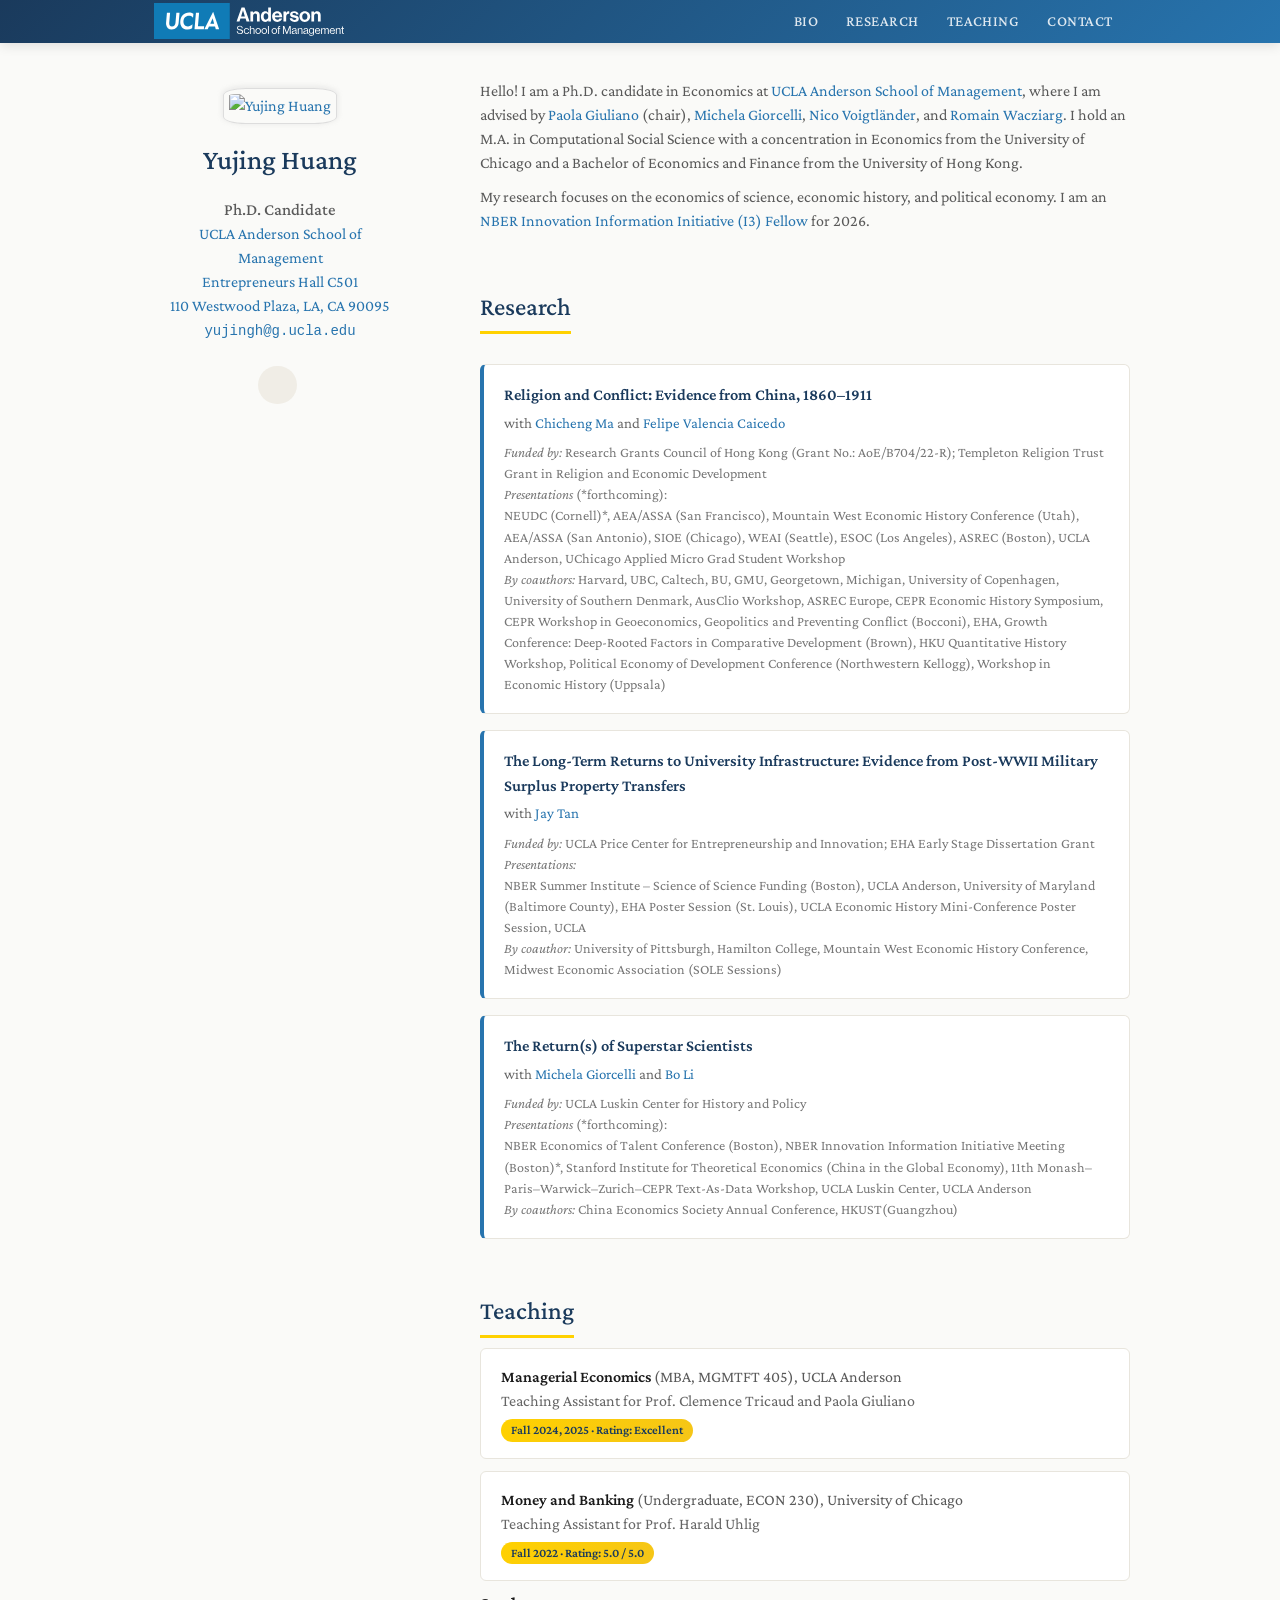
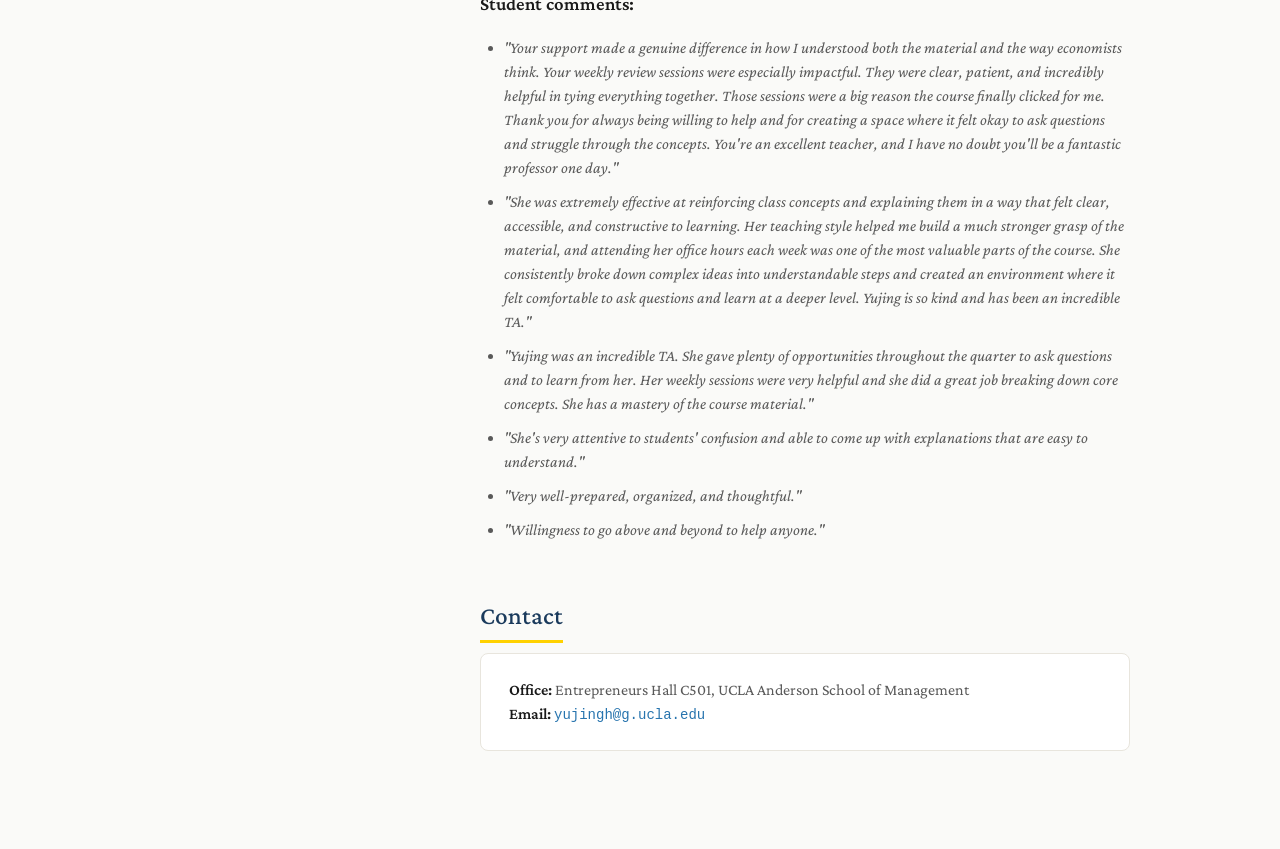
==== commit 9e03d3df: "University of Pittsburgh full name" ====
--- a/index.html
+++ b/index.html
@@ -193,7 +193,7 @@
           <em>Funded by:</em> UCLA Price Center for Entrepreneurship and Innovation; EHA Early Stage Dissertation Grant<br>
           <em>Presentations:</em><br>
           NBER Summer Institute &ndash; Science of Science Funding (Boston), UCLA Anderson, University of Maryland (Baltimore County), EHA Poster Session (St. Louis), UCLA Economic History Mini-Conference Poster Session, UCLA<br>
-          <em>By coauthor:</em> Pitt, Hamilton College, Mountain West Economic History Conference, Midwest Economic Association (SOLE Sessions)
+          <em>By coauthor:</em> University of Pittsburgh, Hamilton College, Mountain West Economic History Conference, Midwest Economic Association (SOLE Sessions)
         </div>
       </div>
 
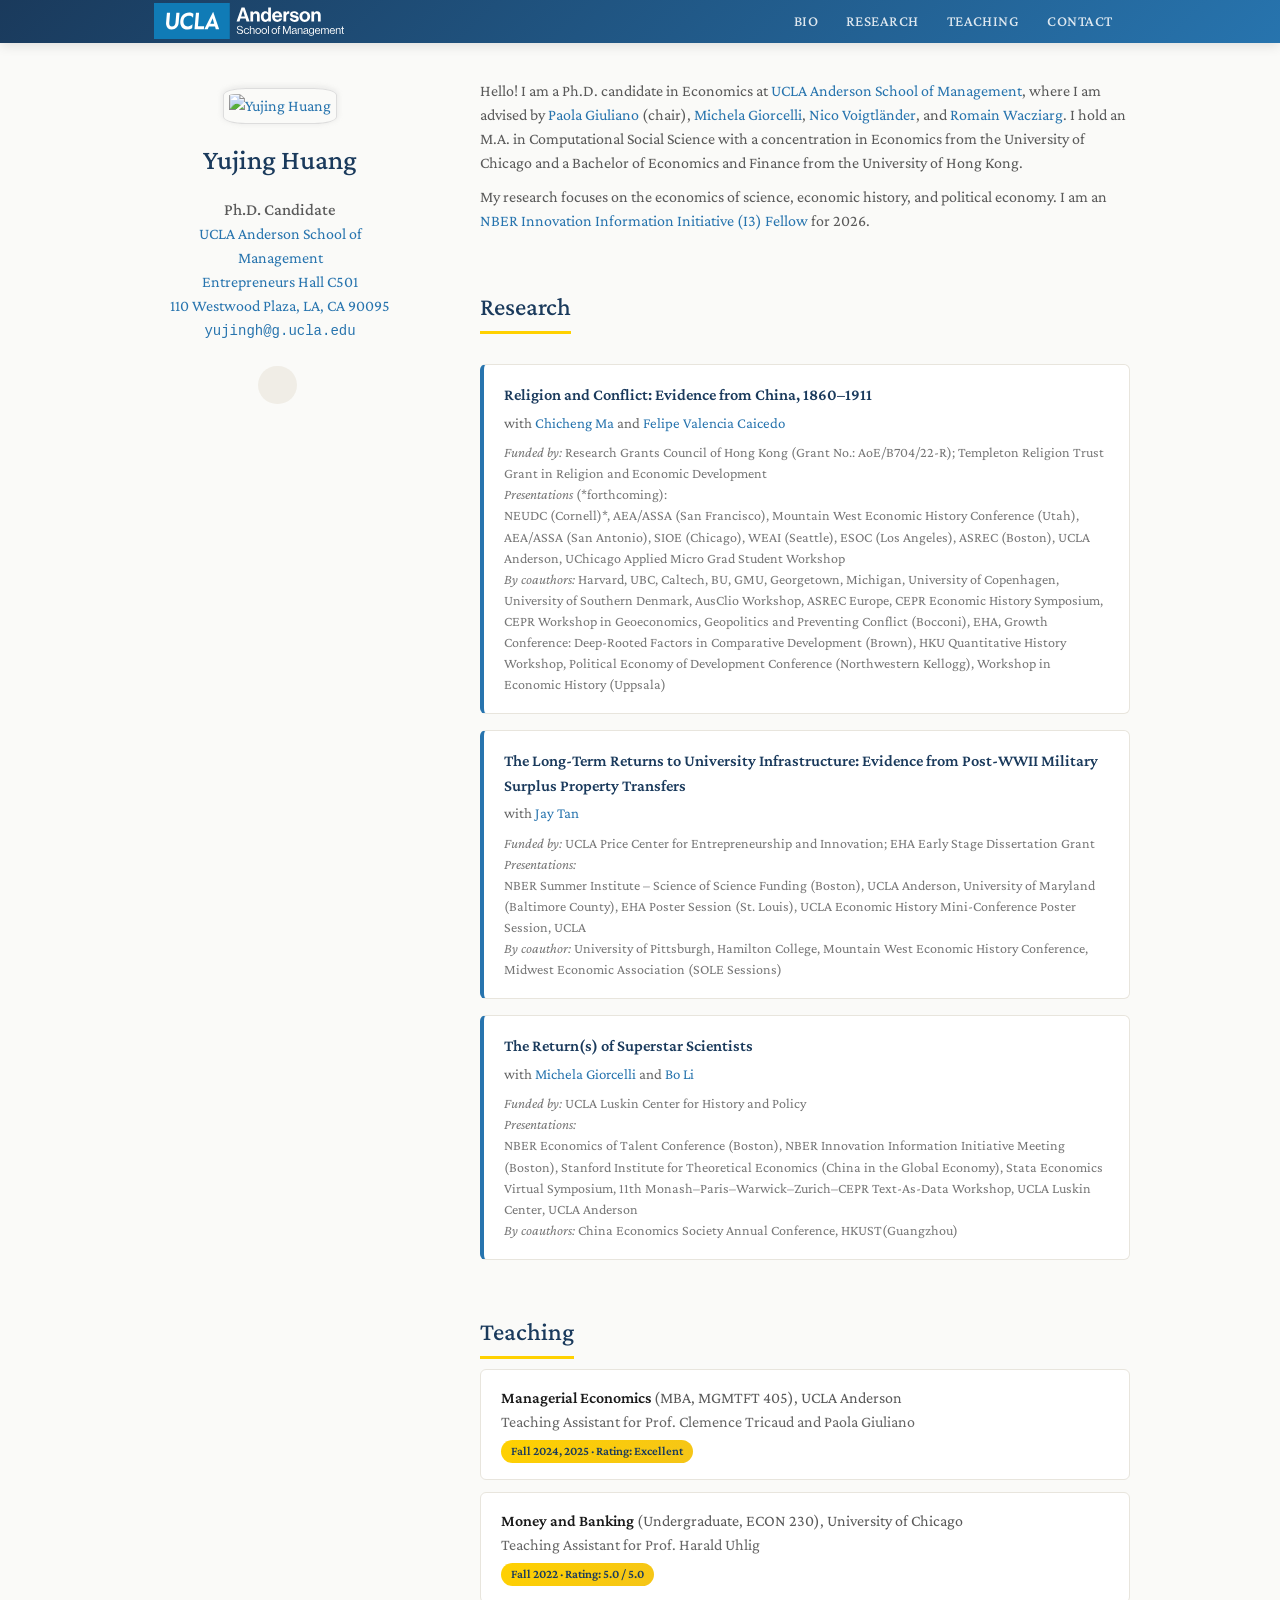
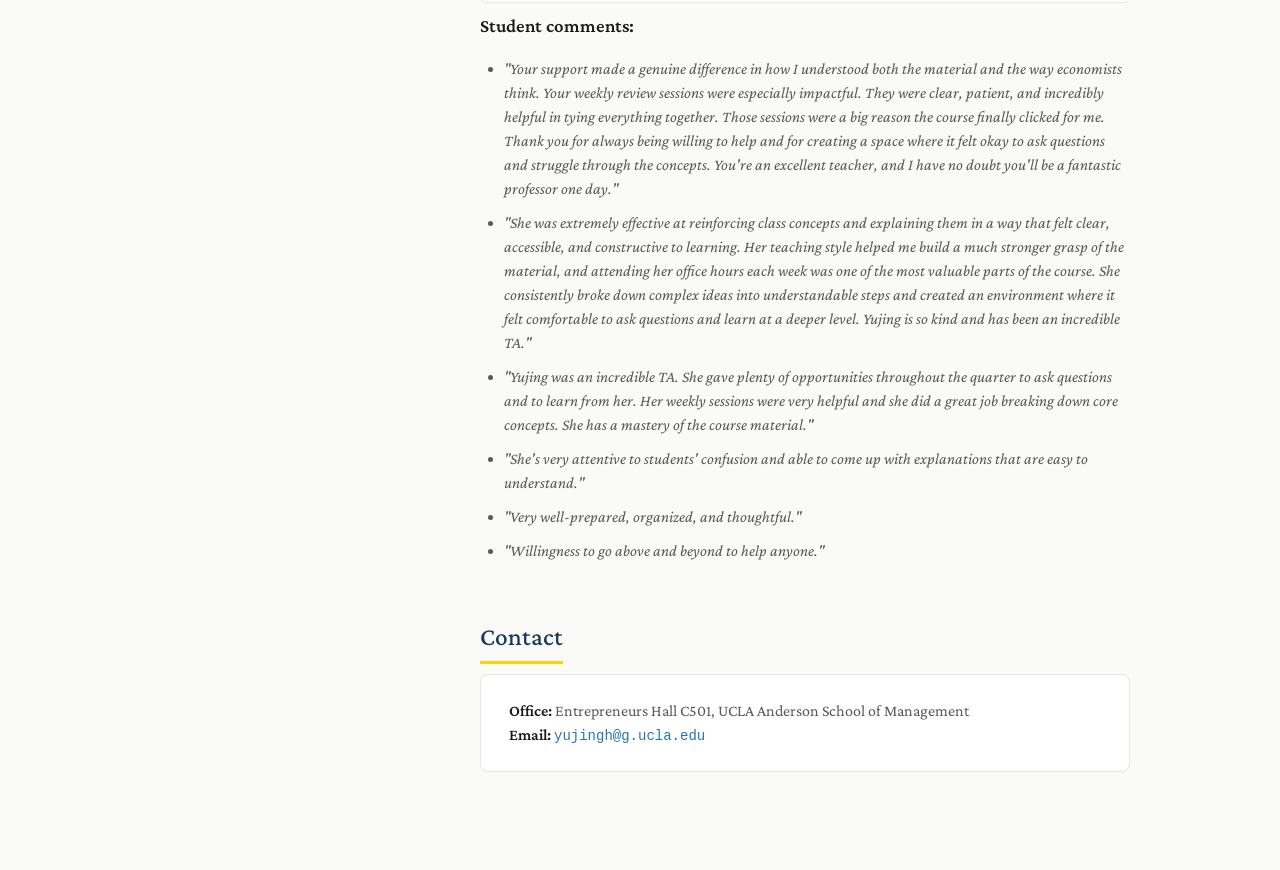
==== commit 7a3f2992: "Superstar: add Stata Economics Virtual Symposium, drop star" ====
--- a/index.html
+++ b/index.html
@@ -202,8 +202,8 @@
         <div class="paper-authors">with <a href="http://www.giorcellimichela.com/" target="_blank" rel="noopener">Michela Giorcelli</a> and <a href="https://www.profboli.com/" target="_blank" rel="noopener">Bo Li</a></div>
         <div class="paper-detail">
           <em>Funded by:</em> UCLA Luskin Center for History and Policy<br>
-          <em>Presentations</em> (*forthcoming):<br>
-          NBER Economics of Talent Conference (Boston), NBER Innovation Information Initiative Meeting (Boston)*, Stanford Institute for Theoretical Economics (China in the Global Economy), 11th Monash&ndash;Paris&ndash;Warwick&ndash;Zurich&ndash;CEPR Text-As-Data Workshop, UCLA Luskin Center, UCLA Anderson<br>
+          <em>Presentations:</em><br>
+          NBER Economics of Talent Conference (Boston), NBER Innovation Information Initiative Meeting (Boston), Stanford Institute for Theoretical Economics (China in the Global Economy), Stata Economics Virtual Symposium, 11th Monash&ndash;Paris&ndash;Warwick&ndash;Zurich&ndash;CEPR Text-As-Data Workshop, UCLA Luskin Center, UCLA Anderson<br>
           <em>By coauthors:</em> China Economics Society Annual Conference, HKUST(Guangzhou)
         </div>
       </div>
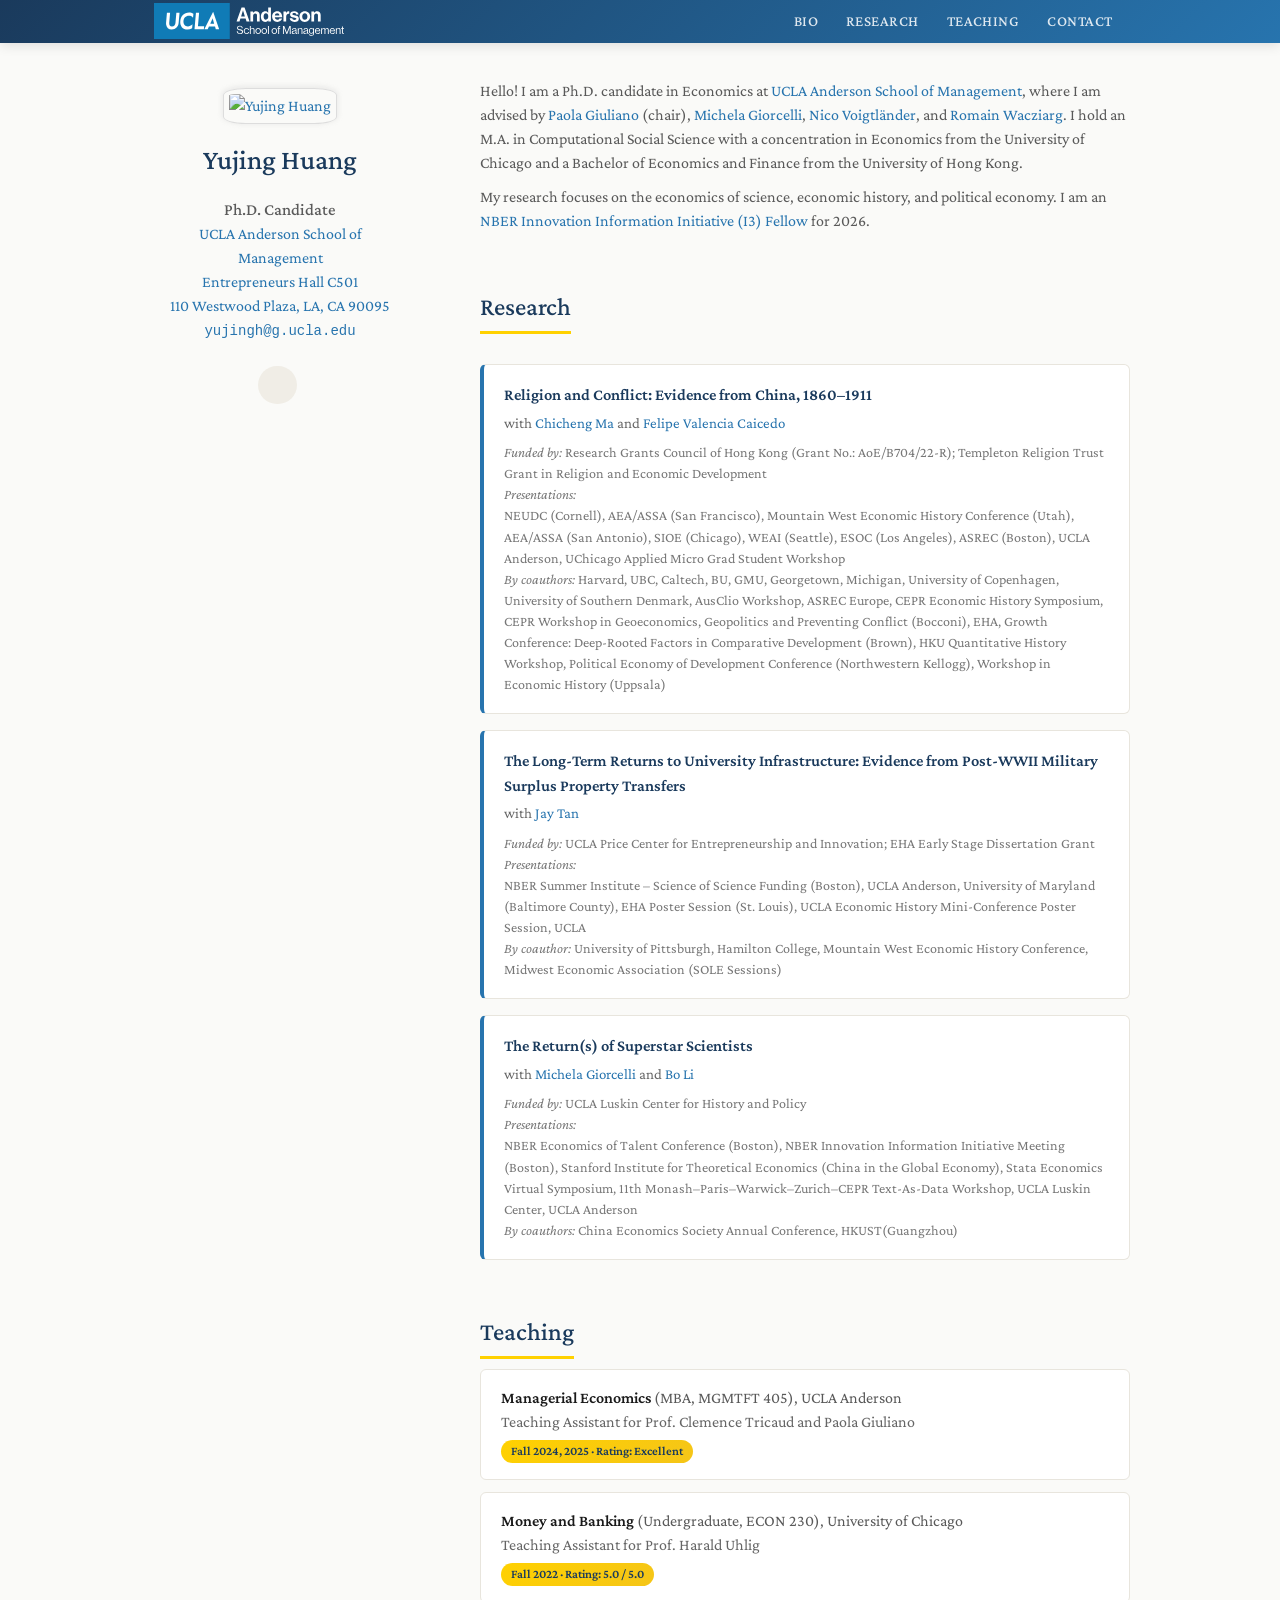
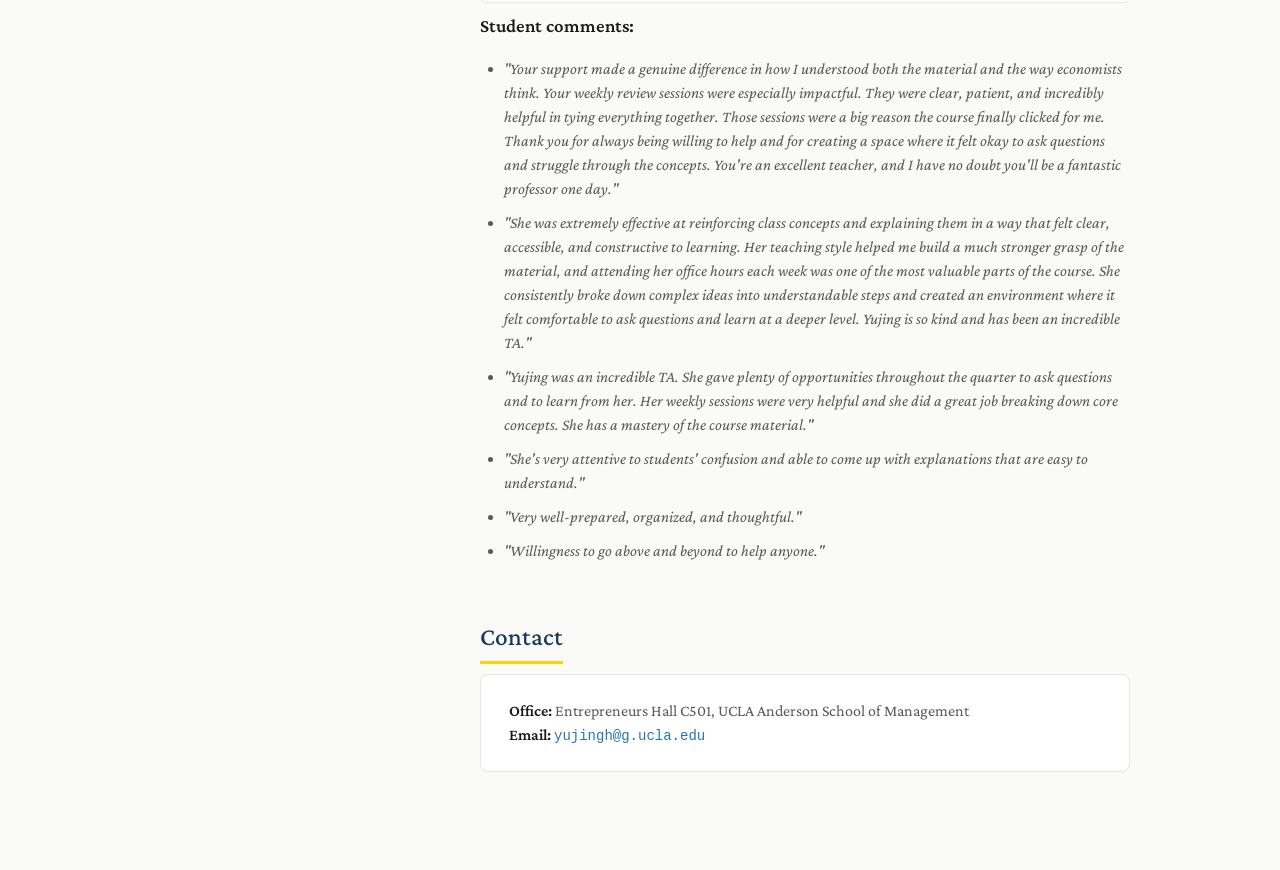
==== commit 699d406f: "Religion: NEUDC given, drop star" ====
--- a/index.html
+++ b/index.html
@@ -180,8 +180,8 @@
         <div class="paper-authors">with <a href="https://chichengma.weebly.com/" target="_blank" rel="noopener">Chicheng Ma</a> and <a href="https://sites.google.com/site/felipev84/Home" target="_blank" rel="noopener">Felipe Valencia Caicedo</a></div>
         <div class="paper-detail">
           <em>Funded by:</em> Research Grants Council of Hong Kong (Grant No.: AoE/B704/22-R); Templeton Religion Trust Grant in Religion and Economic Development<br>
-          <em>Presentations</em> (*forthcoming):<br>
-          NEUDC (Cornell)*, AEA/ASSA (San Francisco), Mountain West Economic History Conference (Utah), AEA/ASSA (San Antonio), SIOE (Chicago), WEAI (Seattle), ESOC (Los Angeles), ASREC (Boston), UCLA Anderson, UChicago Applied Micro Grad Student Workshop<br>
+          <em>Presentations:</em><br>
+          NEUDC (Cornell), AEA/ASSA (San Francisco), Mountain West Economic History Conference (Utah), AEA/ASSA (San Antonio), SIOE (Chicago), WEAI (Seattle), ESOC (Los Angeles), ASREC (Boston), UCLA Anderson, UChicago Applied Micro Grad Student Workshop<br>
           <em>By coauthors:</em> Harvard, UBC, Caltech, BU, GMU, Georgetown, Michigan, University of Copenhagen, University of Southern Denmark, AusClio Workshop, ASREC Europe, CEPR Economic History Symposium, CEPR Workshop in Geoeconomics, Geopolitics and Preventing Conflict (Bocconi), EHA, Growth Conference: Deep-Rooted Factors in Comparative Development (Brown), HKU Quantitative History Workshop, Political Economy of Development Conference (Northwestern Kellogg), Workshop in Economic History (Uppsala)
         </div>
       </div>
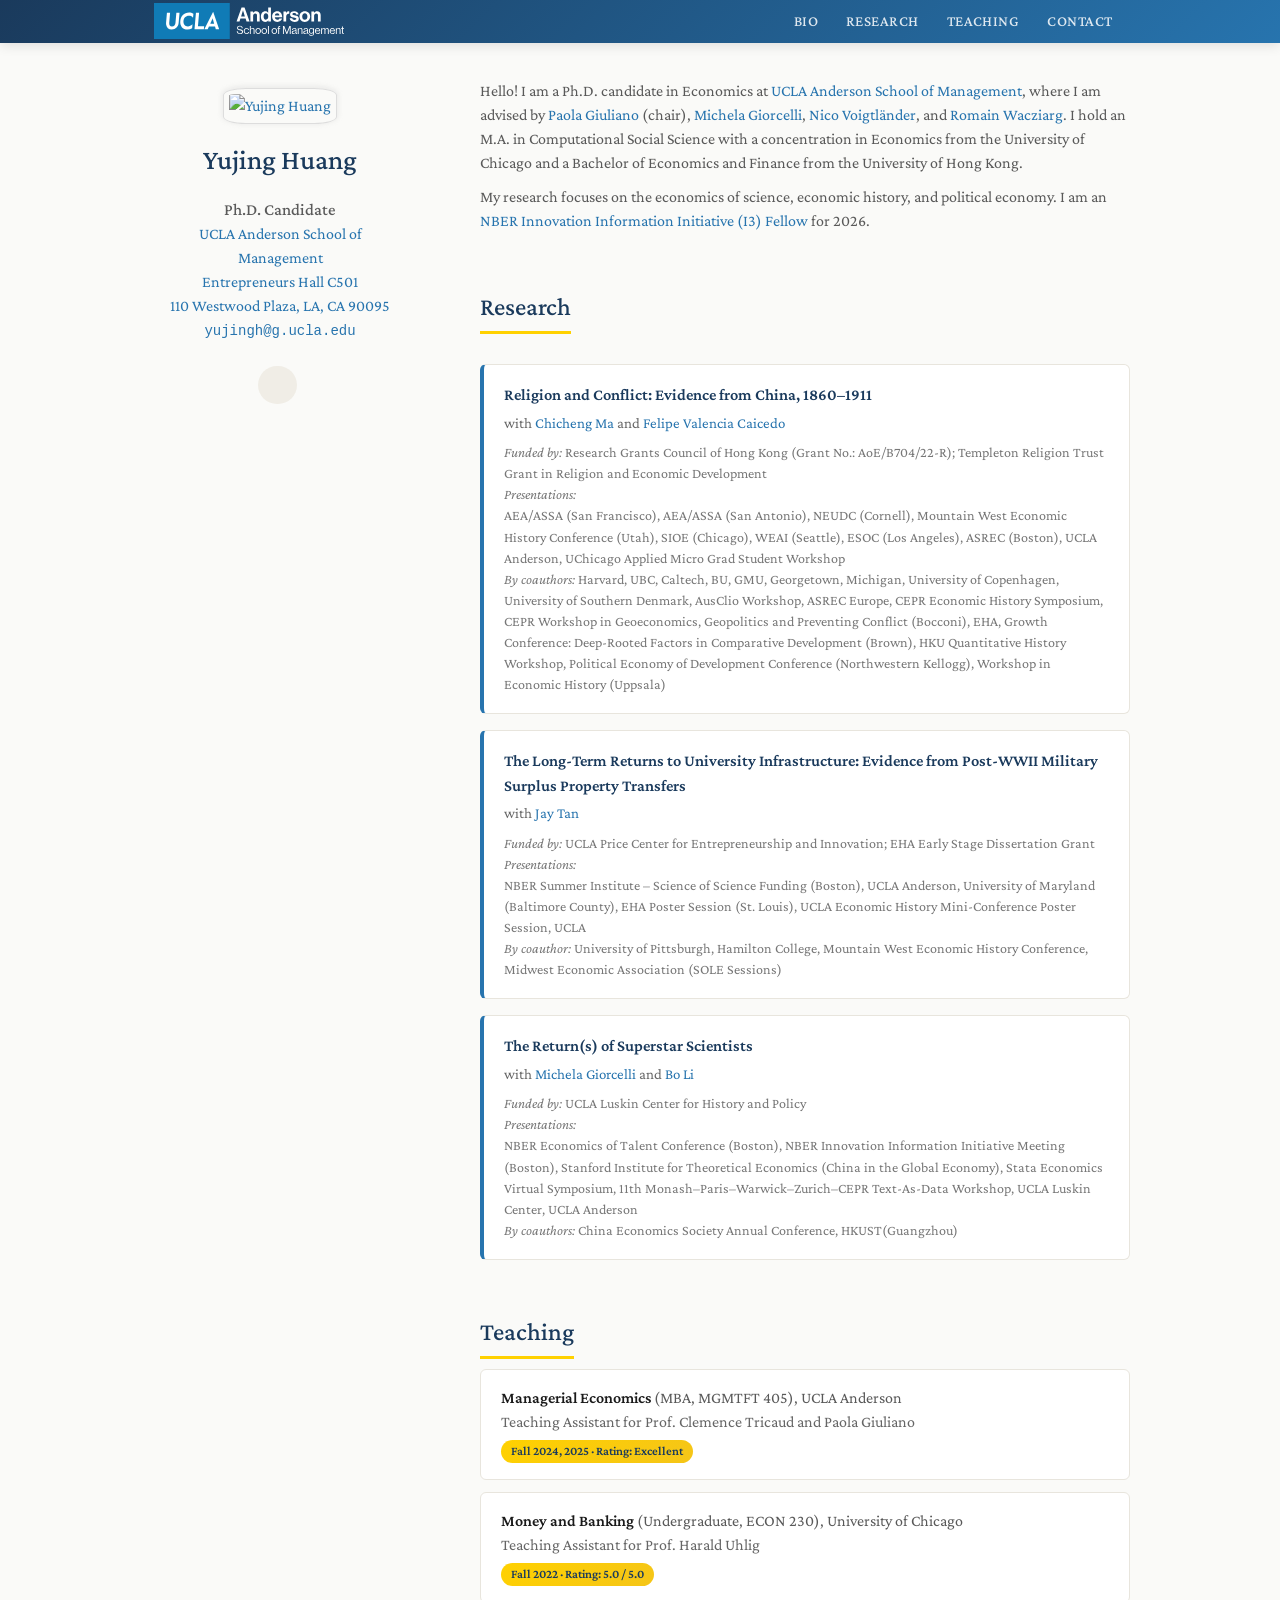
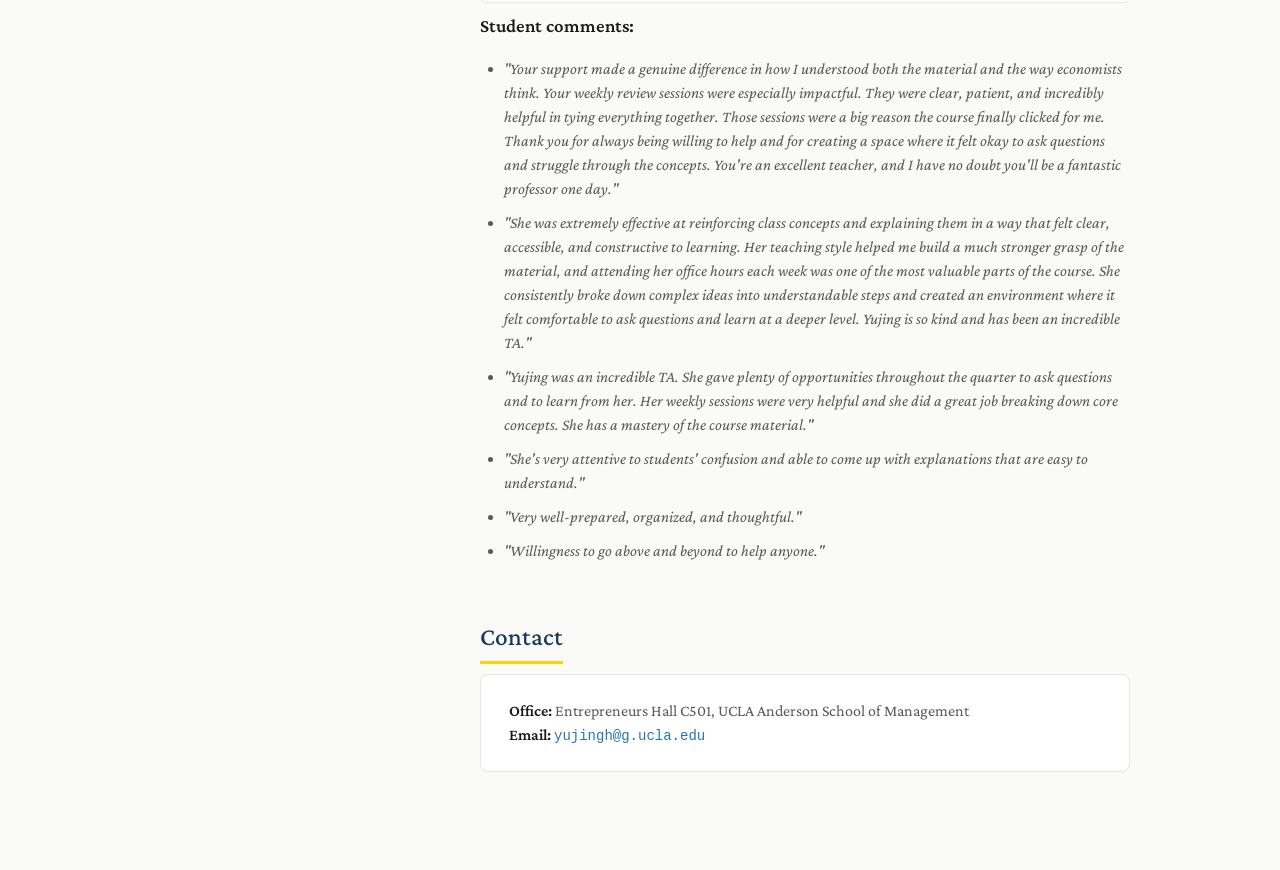
==== commit 1372a048: "Religion: AEA/ASSA first" ====
--- a/index.html
+++ b/index.html
@@ -181,7 +181,7 @@
         <div class="paper-detail">
           <em>Funded by:</em> Research Grants Council of Hong Kong (Grant No.: AoE/B704/22-R); Templeton Religion Trust Grant in Religion and Economic Development<br>
           <em>Presentations:</em><br>
-          NEUDC (Cornell), AEA/ASSA (San Francisco), Mountain West Economic History Conference (Utah), AEA/ASSA (San Antonio), SIOE (Chicago), WEAI (Seattle), ESOC (Los Angeles), ASREC (Boston), UCLA Anderson, UChicago Applied Micro Grad Student Workshop<br>
+          AEA/ASSA (San Francisco), AEA/ASSA (San Antonio), NEUDC (Cornell), Mountain West Economic History Conference (Utah), SIOE (Chicago), WEAI (Seattle), ESOC (Los Angeles), ASREC (Boston), UCLA Anderson, UChicago Applied Micro Grad Student Workshop<br>
           <em>By coauthors:</em> Harvard, UBC, Caltech, BU, GMU, Georgetown, Michigan, University of Copenhagen, University of Southern Denmark, AusClio Workshop, ASREC Europe, CEPR Economic History Symposium, CEPR Workshop in Geoeconomics, Geopolitics and Preventing Conflict (Bocconi), EHA, Growth Conference: Deep-Rooted Factors in Comparative Development (Brown), HKU Quantitative History Workshop, Political Economy of Development Conference (Northwestern Kellogg), Workshop in Economic History (Uppsala)
         </div>
       </div>
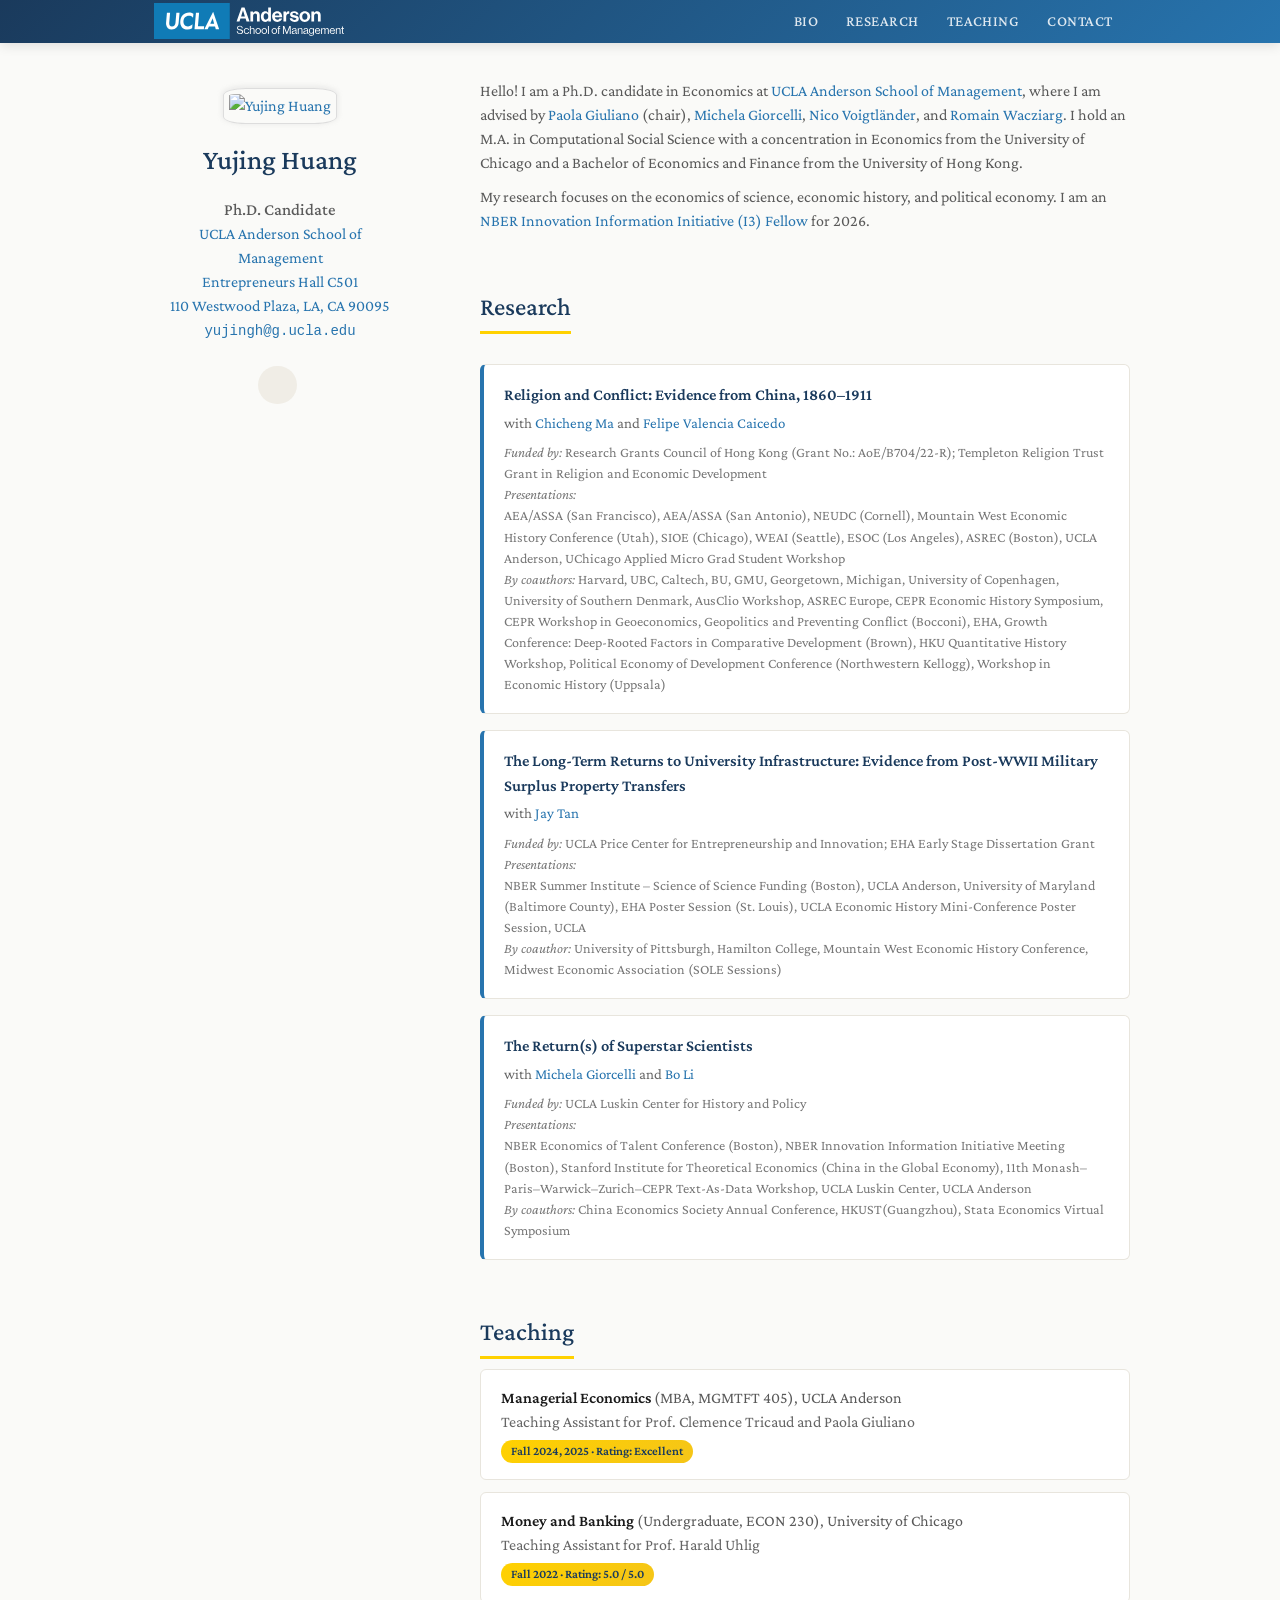
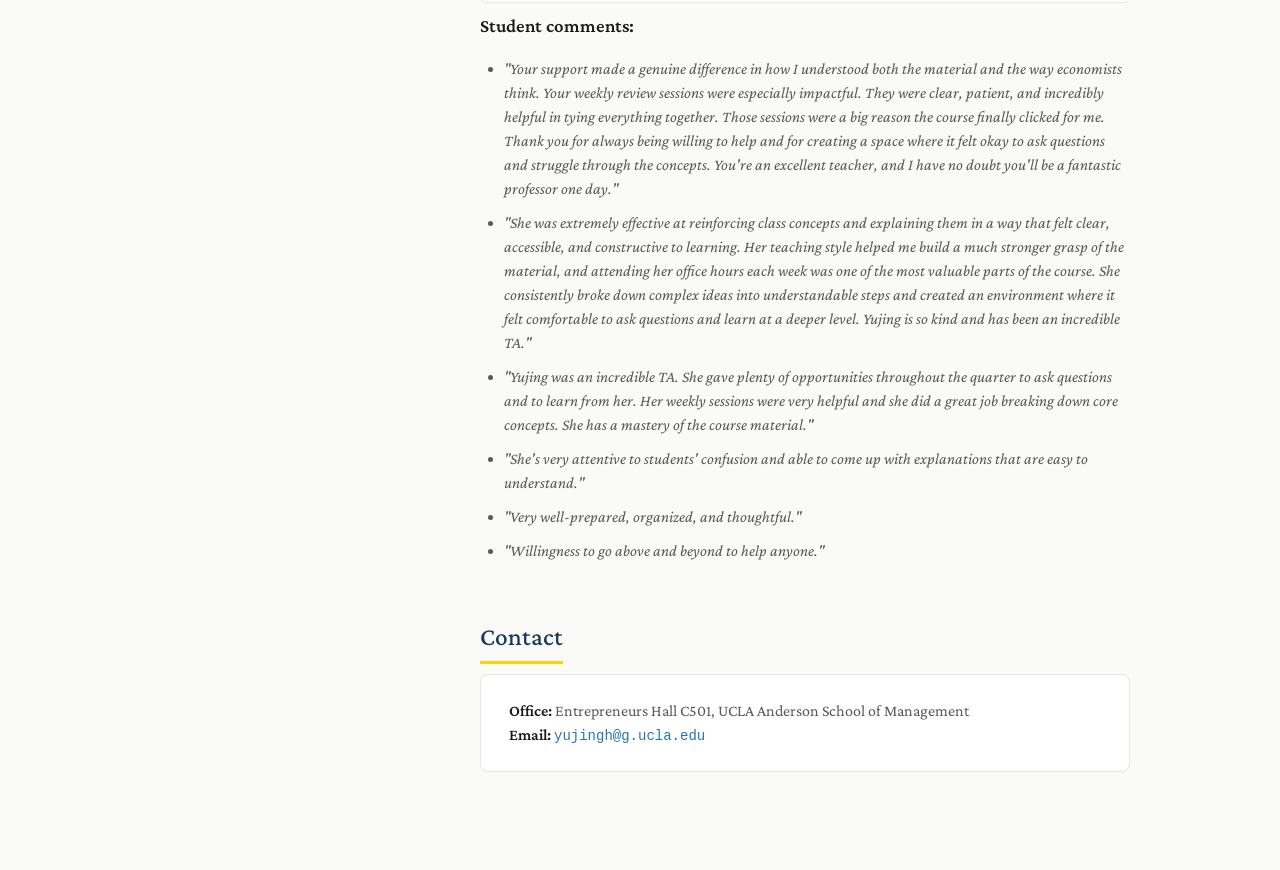
==== commit f75bd174: "Superstar: Stata symposium is by coauthors" ====
--- a/index.html
+++ b/index.html
@@ -203,8 +203,8 @@
         <div class="paper-detail">
           <em>Funded by:</em> UCLA Luskin Center for History and Policy<br>
           <em>Presentations:</em><br>
-          NBER Economics of Talent Conference (Boston), NBER Innovation Information Initiative Meeting (Boston), Stanford Institute for Theoretical Economics (China in the Global Economy), Stata Economics Virtual Symposium, 11th Monash&ndash;Paris&ndash;Warwick&ndash;Zurich&ndash;CEPR Text-As-Data Workshop, UCLA Luskin Center, UCLA Anderson<br>
-          <em>By coauthors:</em> China Economics Society Annual Conference, HKUST(Guangzhou)
+          NBER Economics of Talent Conference (Boston), NBER Innovation Information Initiative Meeting (Boston), Stanford Institute for Theoretical Economics (China in the Global Economy), 11th Monash&ndash;Paris&ndash;Warwick&ndash;Zurich&ndash;CEPR Text-As-Data Workshop, UCLA Luskin Center, UCLA Anderson<br>
+          <em>By coauthors:</em> China Economics Society Annual Conference, HKUST(Guangzhou), Stata Economics Virtual Symposium
         </div>
       </div>
 
